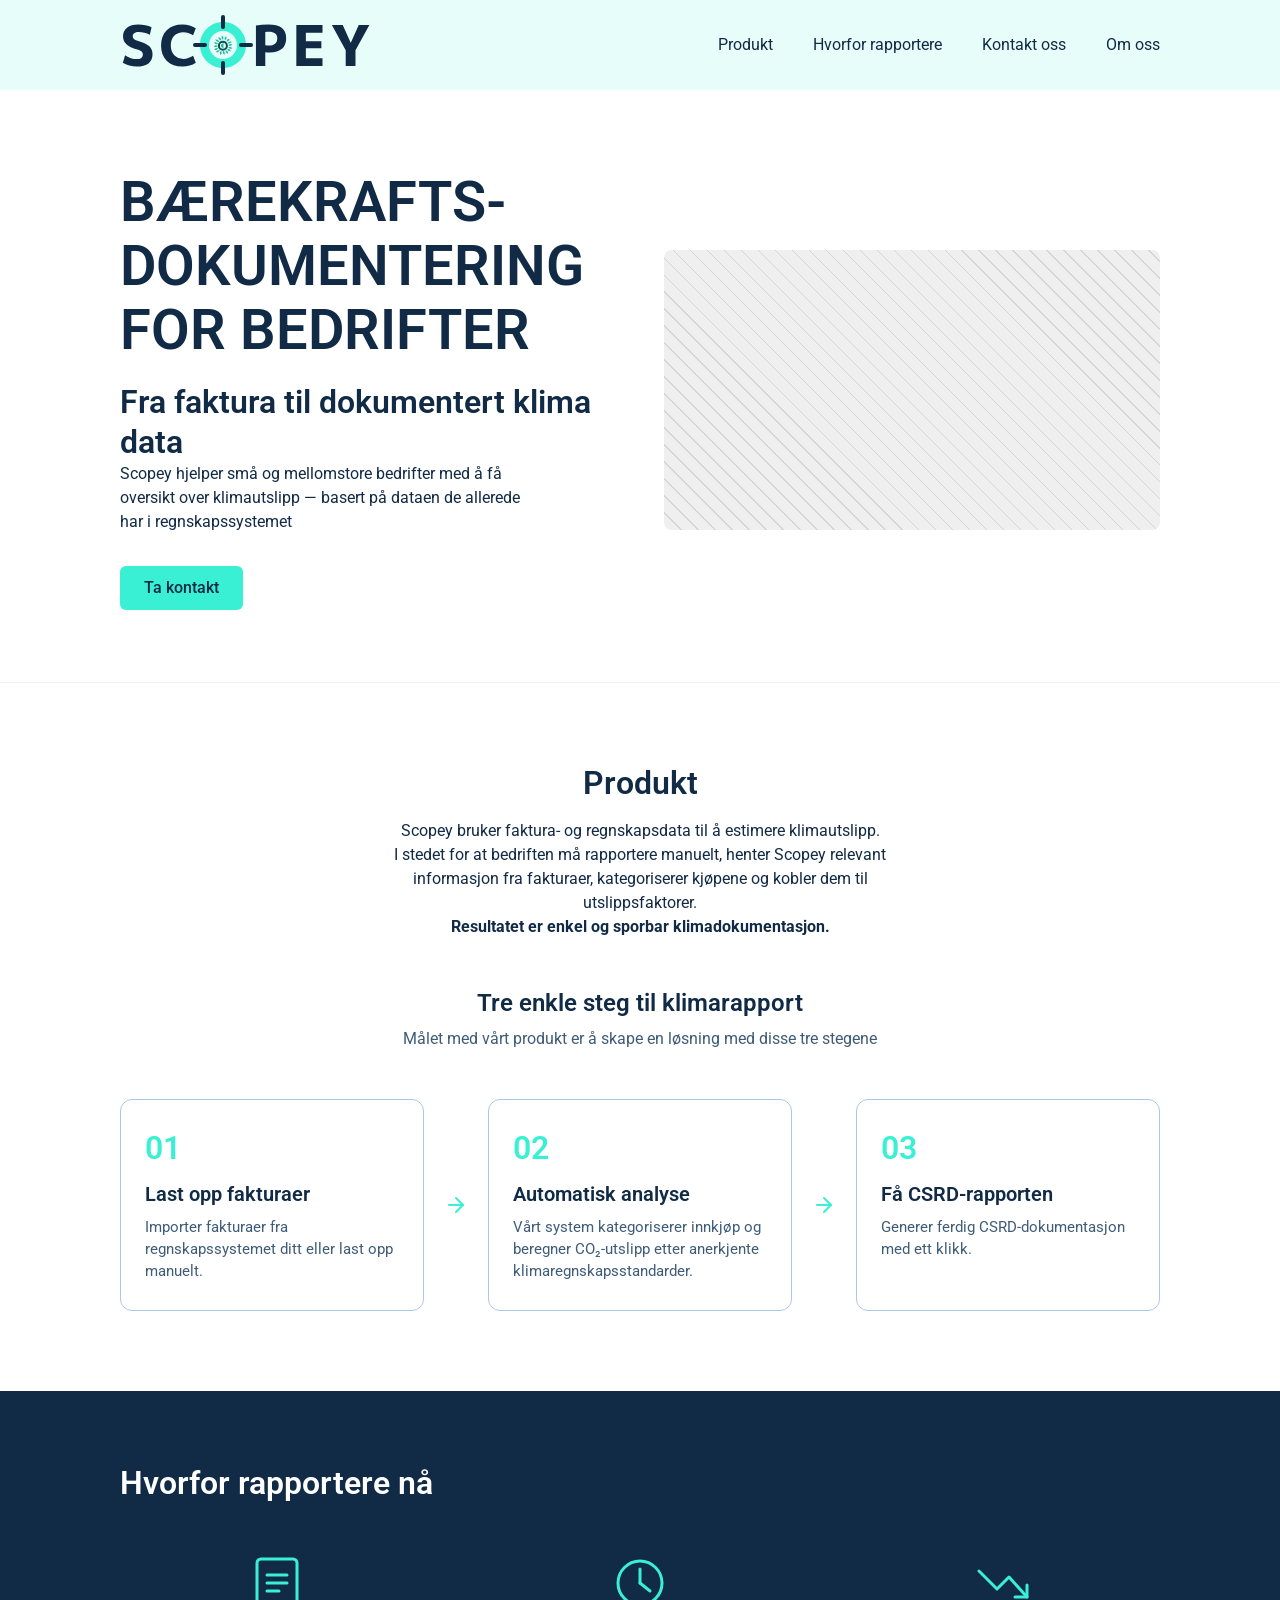
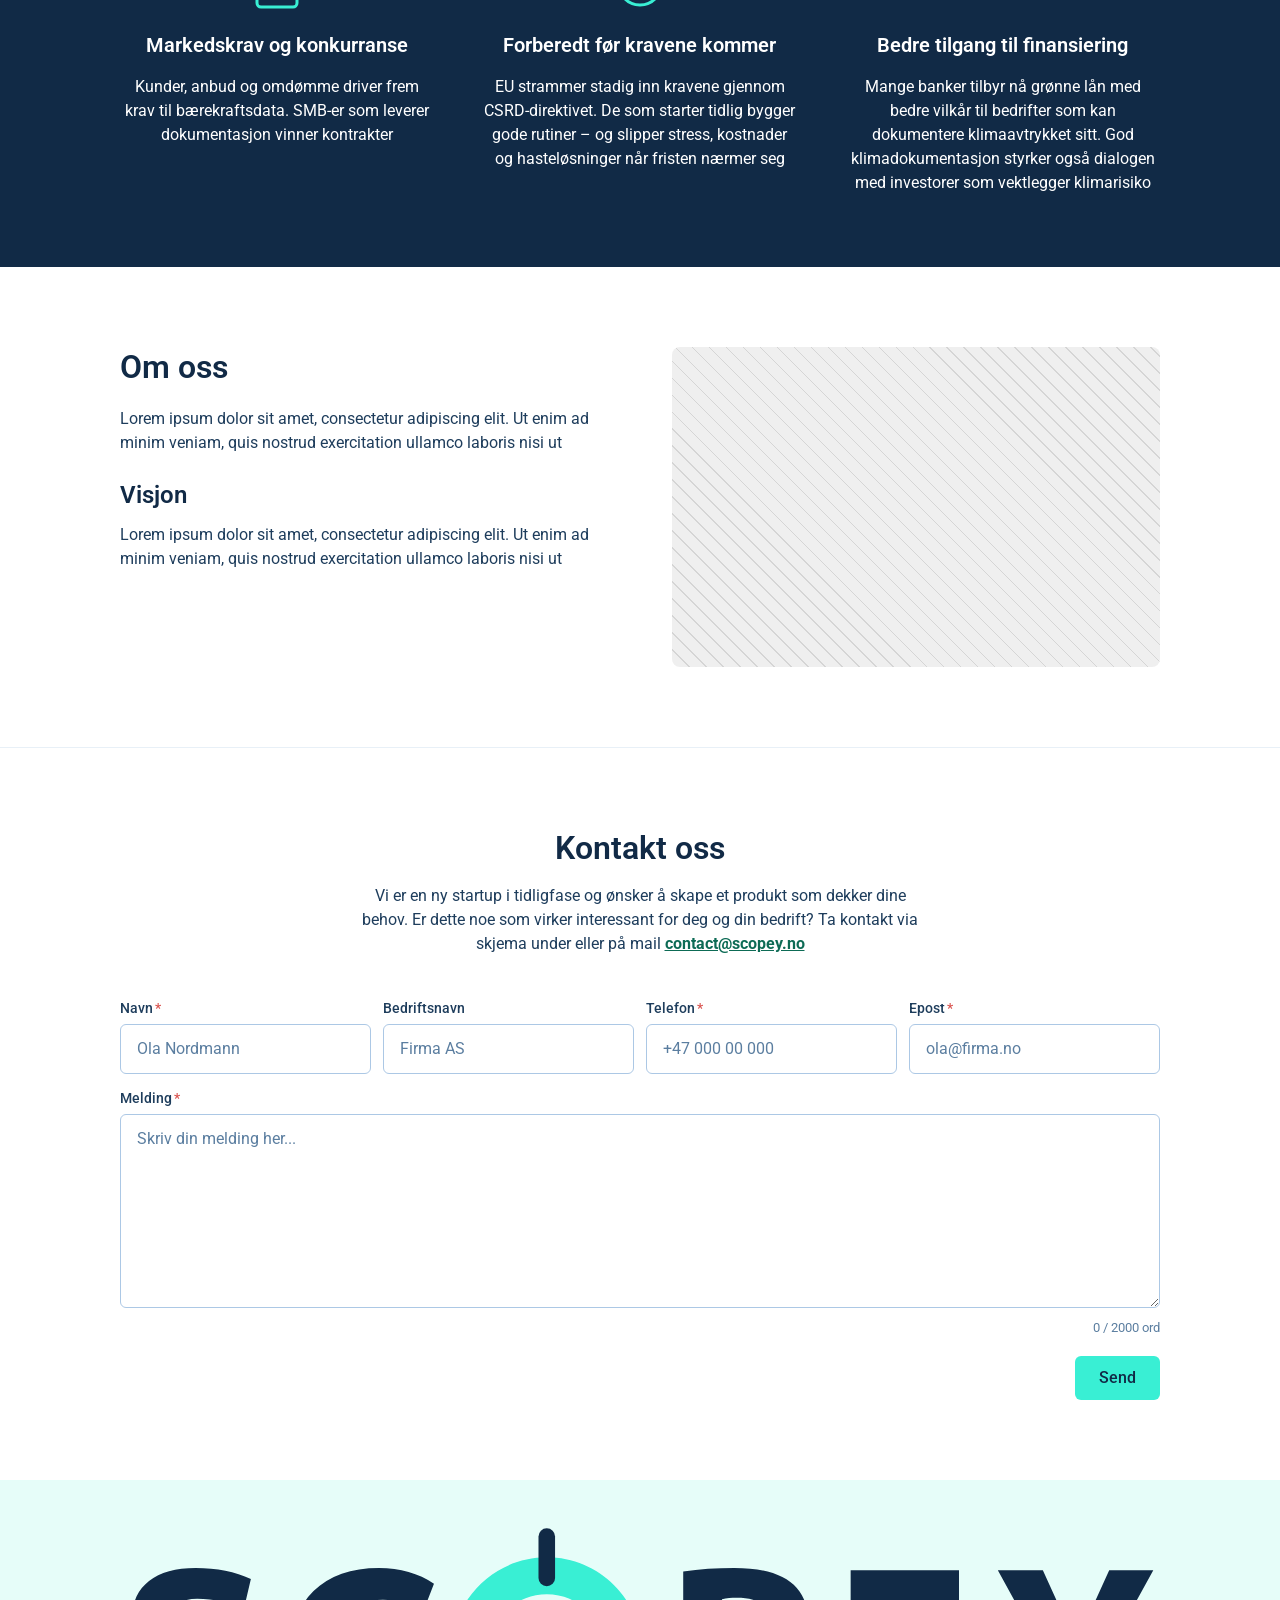
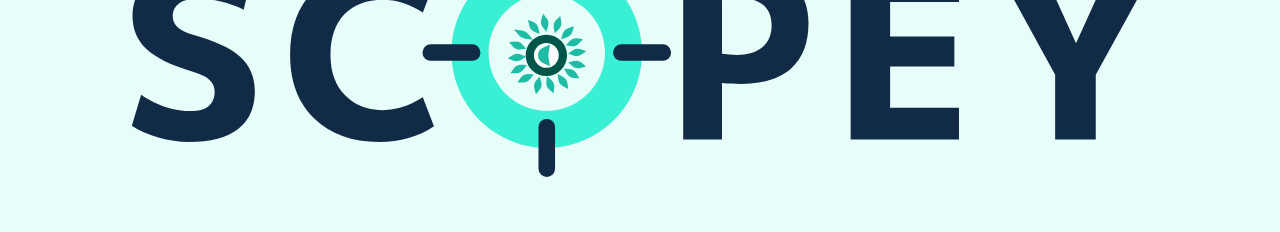
==== index.html @ 273439d1 "Rename scopey.html to index.html" ====
<!DOCTYPE html>
<html lang="no">
<head>
  <meta charset="UTF-8" />
  <meta name="viewport" content="width=device-width, initial-scale=1.0" />
  <title>Scopey – Klimadokumentasjon for SMB</title>
  <link href="https://fonts.googleapis.com/css2?family=Roboto:wght@400;500;600;700&display=swap" rel="stylesheet" />
  <link rel="stylesheet" href="scopey.css" />
</head>
<body>

  <!-- ═══ NAVBAR ══════════════════════════════════════ -->
  <nav>
    <div class="container nav-inner">
      <a href="#" class="logo">
        <img src="SCOPEY LOGO.svg">
      </a>
      <button class="nav-toggle" aria-label="Åpne meny">
        <span></span>
        <span></span>
        <span></span>
      </button>
      <ul class="nav-links">
        <li><a href="#produkt">Produkt</a></li>
        <li><a href="#why">Hvorfor rapportere</a></li>
        <li><a href="#contact">Kontakt oss</a></li>
        <li><a href="#about">Om oss</a></li>
      </ul>
    </div>
  </nav>

  <!-- ═══ HERO ═════════════════════════════════════════ -->
  <section class="hero" id="hero">
    <div class="container">
      <div class="hero-inner">
        <div class="hero-text">
          <h1>BÆREKRAFTS-DOKUMENTERING FOR BEDRIFTER</h1>
          <H2>Fra faktura til dokumentert klima data</H2>
          <p class="body-text">Scopey hjelper små og mellomstore bedrifter med å få oversikt over klimautslipp — basert på dataen de allerede har i regnskapssystemet</p>
          <a href="#contact" class="btn btn-primary">Ta kontakt</a>
        </div>
        <div class="img-placeholder img-placeholder-hero"></div>
      </div>
    </div>
  </section>

  <div class="section-divider"></div>

  <!-- ═══ PRODUCT ══════════════════════════════════════ -->
  <section class="section-product" id="produkt">
    <div class="container">
      <h2>Produkt</h2>
      <p class="body-text">Scopey bruker faktura- og regnskapsdata til å estimere klimautslipp.

<br>I stedet for at bedriften må rapportere manuelt, henter Scopey relevant informasjon fra fakturaer, kategoriserer kjøpene og kobler dem til utslippsfaktorer.

<br><strong>Resultatet er enkel og sporbar klimadokumentasjon.</strong></p>

      <h3 class="steps-header">Tre enkle steg til klimarapport</h3>
      <p class="body-text steps-subheader">Målet med vårt produkt er å skape en løsning med disse tre stegene</p>

      <div class="steps-grid">

        <div class="step-card">
          <div class="step-number">01</div>
          <h3>Last opp fakturaer</h3>
          <p>Importer fakturaer fra regnskapssystemet ditt eller last opp manuelt.</p>
        </div>

        <div class="step-arrow">
          <svg width="24" height="24" viewBox="0 0 24 24" fill="none" stroke="currentColor" stroke-width="2" stroke-linecap="round" stroke-linejoin="round">
            <line x1="5" y1="12" x2="19" y2="12"/>
            <polyline points="12 5 19 12 12 19"/>
          </svg>
        </div>

        <div class="step-card">
          <div class="step-number">02</div>
          <h3>Automatisk analyse</h3>
          <p>Vårt system kategoriserer innkjøp og beregner CO₂-utslipp etter anerkjente klimaregnskapsstandarder.</p>
        </div>

        <div class="step-arrow">
          <svg width="24" height="24" viewBox="0 0 24 24" fill="none" stroke="currentColor" stroke-width="2" stroke-linecap="round" stroke-linejoin="round">
            <line x1="5" y1="12" x2="19" y2="12"/>
            <polyline points="12 5 19 12 12 19"/>
          </svg>
        </div>

        <div class="step-card">
          <div class="step-number">03</div>
          <h3>Få CSRD-rapporten</h3>
          <p>Generer ferdig CSRD-dokumentasjon med ett klikk.</p>
        </div>

      </div>
    </div>
  </section>

  <!-- ═══ WHY SECTION ══════════════════════════════════ -->
  <section class="section-why" id="why">
    <div class="container">
      <h2>Hvorfor rapportere nå</h2>
      <div class="why-grid">

        <div class="why-item">
          <svg class="why-icon" width="64" height="64" viewBox="0 0 64 64" fill="none" stroke="#39EFD4" stroke-width="3" stroke-linecap="round" stroke-linejoin="round">
            <rect x="12" y="8" width="40" height="48" rx="4"/>
            <line x1="22" y1="24" x2="42" y2="24"/>
            <line x1="22" y1="32" x2="42" y2="32"/>
            <line x1="22" y1="40" x2="34" y2="40"/>
          </svg>
          <h3>Markedskrav og konkurranse</h3>
          <p>Kunder, anbud og omdømme driver frem krav til bærekraftsdata. 
            SMB-er som leverer dokumentasjon vinner kontrakter</p>
        </div>

        <div class="why-item">
          <svg class="why-icon" width="64" height="64" viewBox="0 0 64 64" fill="none" stroke="#39EFD4" stroke-width="3" stroke-linecap="round" stroke-linejoin="round">
            <circle cx="32" cy="32" r="22"/>
            <line x1="32" y1="18" x2="32" y2="32"/>
            <line x1="32" y1="32" x2="42" y2="40"/>
          </svg>
          <h3>Forberedt før kravene kommer</h3>
          <p>EU strammer stadig inn kravene gjennom CSRD-direktivet. 
            De som starter tidlig bygger gode rutiner – og slipper stress, 
            kostnader og hasteløsninger når fristen nærmer seg</p>
        </div>

        <div class="why-item">
          <svg class="why-icon" width="64" height="64" viewBox="0 0 64 64" fill="none" stroke="#39EFD4" stroke-width="3" stroke-linecap="round" stroke-linejoin="round">
            <polyline points="8,20 26,38 38,26 56,46"/>
            <polyline points="44,46 56,46 56,34"/>
          </svg>
          <h3>Bedre tilgang til finansiering</h3>
          <p>Mange banker tilbyr nå grønne lån med bedre vilkår til bedrifter som kan 
            dokumentere klimaavtrykket sitt. God klimadokumentasjon styrker også dialogen med 
            investorer som vektlegger klimarisiko</p>
        </div>

      </div>
    </div>
  </section>

  <!-- ═══ ABOUT ═════════════════════════════════════════ -->
  <section class="section-about" id="about">
    <div class="container">
      <div class="about-inner">
        <div class="about-text">
          <h2>Om oss</h2>
          <p class="body-text">Lorem ipsum dolor sit amet, consectetur adipiscing elit. Ut enim ad minim veniam, quis nostrud exercitation ullamco laboris nisi ut</p>
          <h3>Visjon</h3>
          <p class="body-text">Lorem ipsum dolor sit amet, consectetur adipiscing elit. Ut enim ad minim veniam, quis nostrud exercitation ullamco laboris nisi ut</p>
        </div>
        <div class="img-placeholder img-placeholder-about"></div>
      </div>
    </div>
  </section>

  <div class="section-divider"></div>

  <!-- ═══ CONTACT ═══════════════════════════════════════ -->
  <section class="section-contact" id="contact">
    <div class="container">
      <h2>Kontakt oss</h2>
      <p class="body-text">Vi er en ny startup i tidligfase og ønsker å skape et produkt som dekker dine behov. 
        Er dette noe som virker interessant for deg og din bedrift? 
        Ta kontakt via skjema under eller på mail 
        <a href="mailto:contact@scopey.no" class="email-link"><strong>contact@scopey.no</strong></a>
      </p>

      <!-- Suksessmelding -->
      <div id="form-success" class="msg-success">
        <p>✓ Melding sendt!</p>
        <p>Takk for din henvendelse. Vi tar kontakt så snart som mulig.</p>
      </div>

      <!-- Feilmelding -->
      <div id="form-error" class="msg-error">
        <p>Noe gikk galt. Prøv igjen eller send e-post direkte.</p>
      </div>

      <form id="contact-form" class="contact-form" novalidate>
        <div class="form-row-4">

          <div class="form-group">
            <label class="form-label" for="f-navn">Navn<span class="required">*</span></label>
            <input id="f-navn" class="form-field" type="text" name="navn" placeholder="Ola Nordmann" />
            <span class="field-error" id="err-navn">Vennligst fyll inn navn.</span>
          </div>

          <div class="form-group">
            <label class="form-label" for="f-bedrift">Bedriftsnavn</label>
            <input id="f-bedrift" class="form-field" type="text" name="bedriftsnavn" placeholder="Firma AS" />
          </div>

          <div class="form-group">
            <label class="form-label" for="f-telefon">Telefon<span class="required">*</span></label>
            <input id="f-telefon" class="form-field" type="tel" name="telefon" placeholder="+47 000 00 000" />
            <span class="field-error" id="err-telefon">Vennligst fyll inn telefonnummer.</span>
          </div>

          <div class="form-group">
            <label class="form-label" for="f-epost">Epost<span class="required">*</span></label>
            <input id="f-epost" class="form-field" type="email" name="epost" placeholder="ola@firma.no" />
            <span class="field-error" id="err-epost">Vennligst fyll inn en gyldig e-postadresse.</span>
          </div>

        </div>

        <div class="form-group" style="margin-bottom: 16px;">
          <label class="form-label" for="f-melding">Melding<span class="required">*</span></label>
          <textarea id="f-melding" class="form-field" name="melding" placeholder="Skriv din melding her..." rows="7"></textarea>
          <div style="display: flex; justify-content: space-between; align-items: center;">
            <span class="field-error" id="err-melding">Vennligst skriv en melding (maks 2000 ord).</span>
            <span style="flex:1"></span>
            <span class="word-counter" id="word-counter">0 / 2000 ord</span>
          </div>
        </div>

        <div class="form-submit">
          <button id="submit-btn" type="submit" class="btn btn-primary">Send</button>
        </div>
      </form>
    </div>
  </section>

  <!-- ═══ FOOTER ════════════════════════════════════════ -->
  <footer>
    <div class="container">
      <svg xmlns="http://www.w3.org/2000/svg" viewBox="0 0 251 64" fill="none">
        <path d="M29.848 21.6401C26.3013 19.8854 22.568 19.0081 18.648 19.0081C16.7067 19.0081 15.232 19.3814 14.224 20.1281C13.216 20.8748 12.712 21.8828 12.712 23.1521C12.712 25.2428 14.28 26.7361 17.416 27.6321C22.9787 29.1628 26.88 30.9921 29.12 33.1201C31.3973 35.2481 32.536 37.9921 32.536 41.3521C32.536 45.3094 31.192 48.3334 28.504 50.4241C25.816 52.5148 21.84 53.5601 16.576 53.5601C14.224 53.5601 11.7787 53.2054 9.23996 52.4961C6.70129 51.7494 4.57329 50.7974 2.85596 49.6401L5.09596 42.1921C8.90396 44.8054 12.8613 46.1121 16.968 46.1121C18.9093 46.1121 20.3653 45.7201 21.336 44.9361C22.344 44.1148 22.848 42.9761 22.848 41.5201C22.848 40.3254 22.4373 39.3548 21.616 38.6081C20.832 37.8614 19.432 37.1894 17.416 36.5921C12.3013 35.0988 8.62396 33.2881 6.38396 31.1601C4.14396 28.9948 3.02396 26.3254 3.02396 23.1521C3.02396 19.6054 4.34929 16.7868 6.99996 14.6961C9.68796 12.6054 13.44 11.5601 18.256 11.5601C23.3707 11.5601 27.8133 12.4561 31.584 14.2481L29.848 21.6401ZM63.4519 19.2321C59.5319 19.2321 56.4333 20.4081 54.1559 22.7601C51.9159 25.1121 50.7959 28.3788 50.7959 32.5601C50.7959 36.6668 51.9719 39.9148 54.3239 42.3041C56.6759 44.6934 59.7186 45.8881 63.4519 45.8881C66.6999 45.8881 69.9106 44.8614 73.0839 42.8081L75.7719 49.7521C72.0386 52.2908 67.6146 53.5601 62.4999 53.5601C56.0039 53.5601 50.7959 51.6748 46.8759 47.9041C42.9933 44.1334 41.0519 39.0188 41.0519 32.5601C41.0519 26.0268 42.9373 20.8934 46.7079 17.1601C50.5159 13.4268 55.7799 11.5601 62.4999 11.5601C67.6146 11.5601 72.0386 12.8294 75.7719 15.3681L73.0839 22.3121C69.9106 20.2588 66.6999 19.2321 63.4519 19.2321ZM135.93 12.4001C139.813 11.8401 143.92 11.5601 148.25 11.5601C160.197 11.5601 166.17 16.0028 166.17 24.8881C166.17 29.7041 164.77 33.3628 161.97 35.8641C159.208 38.3281 155.138 39.5601 149.762 39.5601C148.418 39.5601 146.925 39.4854 145.282 39.3361V53.0001H135.93V12.4001ZM145.282 32.2801C146.477 32.4668 147.653 32.5601 148.81 32.5601C151.498 32.5601 153.57 31.9441 155.026 30.7121C156.52 29.4428 157.266 27.6881 157.266 25.4481C157.266 21.0054 154.448 18.7841 148.81 18.7841C147.578 18.7841 146.402 18.8961 145.282 19.1201V32.2801ZM185.86 19.7921V28.1361H201.372V35.3601H185.86V45.3281H202.492V53.0001H176.34V12.1201H202.492V19.7921H185.86ZM222.729 12.1201L230.681 29.6481H230.793L238.745 12.1201H249.385L235.497 37.3201V53.0001H225.697V37.3201L211.865 12.1201H222.729Z" fill="#112A46"/>
        <path d="M126 32C126 44.7025 115.703 55 103 55C90.2975 55 80 44.7025 80 32C80 19.2975 90.2975 9 103 9C115.703 9 126 19.2975 126 32ZM88.9424 32C88.9424 39.7638 95.2362 46.0576 103 46.0576C110.764 46.0576 117.058 39.7638 117.058 32C117.058 24.2362 110.764 17.9424 103 17.9424C95.2362 17.9424 88.9424 24.2362 88.9424 32Z" fill="#39EFD4"/>
        <path d="M103 4V14" stroke="#112A46" stroke-width="4" stroke-linecap="round"/>
        <path d="M103 50V60" stroke="#112A46" stroke-width="4" stroke-linecap="round"/>
        <path d="M121 32H131" stroke="#112A46" stroke-width="4" stroke-linecap="round"/>
        <path d="M75 32H85" stroke="#112A46" stroke-width="4" stroke-linecap="round"/>
        <path d="M102.894 36.672C105.103 36.672 106.894 34.8811 106.894 32.672C106.894 30.4629 105.103 28.672 102.894 28.672C100.685 28.672 98.894 30.4629 98.894 32.672C98.894 34.8811 100.685 36.672 102.894 36.672Z" fill="#F9FCF8" stroke="#005649" stroke-width="2"/>
        <path d="M102.48 31.7618C102.44 32.0071 102.394 32.3248 102.394 32.672C102.394 33.0187 102.44 33.336 102.48 33.5812C102.135 33.4236 101.894 33.0764 101.894 32.672C101.894 32.2675 102.134 31.9193 102.48 31.7618Z" fill="#F9FCF8" stroke="#1EBCA5" stroke-width="2"/>
        <path d="M96.8843 27.4161C97.1238 27.447 97.3564 27.5223 97.562 27.6447C97.7021 27.7281 97.8139 27.8249 97.9028 27.9269C97.6636 27.896 97.4313 27.8215 97.2261 27.6993C97.0855 27.6156 96.9733 27.5185 96.8843 27.4161Z" fill="#1EBCA5" stroke="#1EBCA5" stroke-width="1.45455"/>
        <path d="M95.3577 30.0512C95.5686 30.0245 95.7893 30.0472 96.004 30.1277C96.2253 30.2107 96.4147 30.3456 96.5637 30.5146C96.3531 30.5411 96.133 30.5191 95.9185 30.4388C95.6969 30.3557 95.5068 30.2205 95.3577 30.0512Z" fill="#1EBCA5" stroke="#1EBCA5" stroke-width="1.45455"/>
        <path d="M95.1482 33.2316C95.3251 33.1138 95.5329 33.0359 95.761 33.0124C95.996 32.9881 96.2257 33.0246 96.4343 33.1096C96.2576 33.2271 96.0507 33.3054 95.8229 33.3289C95.5874 33.3532 95.3571 33.3168 95.1482 33.2316Z" fill="#1EBCA5" stroke="#1EBCA5" stroke-width="1.45455"/>
        <path d="M95.6206 36.2535C95.7428 36.0796 95.9081 35.9317 96.1122 35.827C96.3225 35.7191 96.5497 35.6699 96.775 35.6734C96.6528 35.847 96.4884 35.995 96.2847 36.0995C96.0741 36.2076 95.8462 36.2572 95.6206 36.2535Z" fill="#1EBCA5" stroke="#1EBCA5" stroke-width="1.45455"/>
        <path d="M97.3015 38.4945C97.4237 38.3206 97.589 38.1727 97.7931 38.068C98.0033 37.9601 98.2306 37.9109 98.4558 37.9144C98.3337 38.088 98.1693 38.236 97.9656 38.3405C97.755 38.4486 97.5271 38.4982 97.3015 38.4945Z" fill="#1EBCA5" stroke="#1EBCA5" stroke-width="1.45455"/>
        <path d="M100.96 39.2657C100.824 39.4293 100.725 39.6278 100.677 39.8522C100.629 40.0834 100.641 40.3156 100.704 40.532C100.839 40.3685 100.939 40.1709 100.986 39.9469C101.035 39.7153 101.023 39.4824 100.96 39.2657Z" fill="#1EBCA5" stroke="#1EBCA5" stroke-width="1.45455"/>
        <path d="M103.603 39.1625C103.578 39.3736 103.603 39.5941 103.685 39.8082C103.77 40.0289 103.906 40.2172 104.076 40.3649C104.101 40.1541 104.077 39.9342 103.995 39.7203C103.911 39.4993 103.774 39.3103 103.603 39.1625Z" fill="#1EBCA5" stroke="#1EBCA5" stroke-width="1.45455"/>
        <path d="M106.523 38.451C106.55 38.6618 106.627 38.8699 106.758 39.0577C106.894 39.2512 107.072 39.4008 107.273 39.5028C107.246 39.2922 107.17 39.0846 107.038 38.897C106.902 38.7032 106.724 38.553 106.523 38.451Z" fill="#1EBCA5" stroke="#1EBCA5" stroke-width="1.45455"/>
        <path d="M108.461 36.7023C108.567 36.8867 108.718 37.0492 108.912 37.1722C109.111 37.2988 109.333 37.3688 109.558 37.3859C109.452 37.2018 109.302 37.0394 109.109 36.9166C108.909 36.7896 108.686 36.7193 108.461 36.7023Z" fill="#1EBCA5" stroke="#1EBCA5" stroke-width="1.45455"/>
        <path d="M109.703 34.7393C109.865 34.877 110.062 34.9789 110.286 35.0292C110.517 35.0809 110.749 35.0717 110.966 35.0119C110.805 34.8744 110.608 34.7723 110.385 34.7221C110.154 34.6702 109.921 34.6792 109.703 34.7393Z" fill="#1EBCA5" stroke="#1EBCA5" stroke-width="1.45455"/>
        <path d="M109.694 32.0216C109.892 32.0996 110.112 32.1321 110.339 32.1072C110.574 32.0814 110.791 31.9975 110.977 31.8706C110.78 31.7928 110.561 31.7598 110.334 31.7846C110.098 31.8104 109.881 31.8944 109.694 32.0216Z" fill="#1EBCA5" stroke="#1EBCA5" stroke-width="1.45455"/>
        <path d="M109.053 29.7256C109.263 29.7554 109.484 29.7359 109.7 29.6586C109.923 29.5788 110.114 29.4467 110.265 29.2799C110.055 29.2503 109.835 29.2691 109.619 29.3463C109.396 29.4261 109.204 29.5585 109.053 29.7256Z" fill="#1EBCA5" stroke="#1EBCA5" stroke-width="1.45455"/>
        <path d="M99.4761 25.2987C99.6721 25.381 99.8519 25.5111 99.9976 25.6881C100.148 25.8706 100.244 26.0822 100.289 26.303C100.093 26.2207 99.9136 26.0915 99.768 25.9148C99.6176 25.732 99.5206 25.5199 99.4761 25.2987Z" fill="#1EBCA5" stroke="#1EBCA5" stroke-width="1.45455"/>
        <path d="M102.398 24.1427C102.529 24.31 102.623 24.5112 102.664 24.7368C102.706 24.9693 102.688 25.2011 102.619 25.4156C102.488 25.2484 102.394 25.0482 102.353 24.8229C102.311 24.59 102.329 24.3575 102.398 24.1427Z" fill="#1EBCA5" stroke="#1EBCA5" stroke-width="1.45455"/>
        <path d="M105.786 24.6277C105.826 24.8365 105.816 25.0582 105.749 25.2775C105.68 25.5034 105.557 25.7006 105.397 25.8597C105.358 25.6511 105.366 25.4301 105.434 25.2111C105.503 24.9848 105.626 24.7868 105.786 24.6277Z" fill="#1EBCA5" stroke="#1EBCA5" stroke-width="1.45455"/>
        <path d="M108.466 26.7476C108.403 26.9507 108.292 27.1426 108.13 27.3052C107.964 27.4728 107.763 27.5899 107.547 27.6561C107.61 27.4533 107.72 27.2617 107.882 27.0993C108.049 26.9314 108.25 26.8138 108.466 26.7476Z" fill="#1EBCA5" stroke="#1EBCA5" stroke-width="1.45455"/>
    </svg>
    </div>
  </footer>

  <script src="scopey.js"></script>
</body>
</html>
---- scopey.css ----
/* ─── CSS Variables ─────────────────────────────── */
:root {
  /* Primary (Accent) */
  --accent-50:  #f0f5fb;
  --accent-100: #dce8f5;
  --accent-200: #c3d7ee;
  --accent-300: #acc8e5;
  --accent-400: #8fb4d9;
  --accent-500: #6b97c4;
  --accent-600: #4d7aaf;

  /* Neutral */
  --neutral-900: #112a46;
  --neutral-700: #1e3d5c;
  --neutral-500: #3e5c78;
  --neutral-400: #5b7ea0;
  --neutral-300: #8bafc8;
  --neutral-200: #bdd3e5;
  --neutral-100: #e8f0f7;
  --neutral-50:  #f5f8fb;

  /* Secondary (Brand green) */
  --brand-900:  #003E35;
  --brand-700:  #0d6b55;
  --brand-500:  #12a07e;
  --brand-400:  #20c49a;
  --brand-300:  #39efd4;
  --brand-200:  #7af6e4;
  --brand-100:  #b5faf2;
  --brand-50:   #e6fdf9;

  /* Semantic */
  --error:   #d9534f;
  --success: #4cce4c;
  --warning: #d4b84a;
  --default: #e6fdf9;

  /* Text */
  --text-primary:   #112a46;
  --text-secondary: #acc8e5;
  --text-on-dark:   #ffffff;

  /* Borders */
  --border-default: #5b7ea0;
  --border-light:   #acc8e5;
  --border-brand:   #0d6b55;

  /* Border hover */
  --border-hover-dark:  #1e3d5c;
  --border-hover-light: #bdd3e5;
  --border-hover-brand: #0a3d30;

  /* Layout */
  --max-width: 1120px;
  --nav-height: 90px;
}

/* ─── Reset & Base ──────────────────────────────── */
*, *::before, *::after { box-sizing: border-box; margin: 0; padding: 0; }

html { scroll-behavior: smooth; }

body {
  font-family: 'Roboto', sans-serif;
  font-size: 16px;
  font-weight: 400;
  line-height: 24px;
  color: var(--text-primary);
  background: #fff;
}

img { display: block; max-width: 100%; }
a   { text-decoration: none; color: inherit; }

/* ─── Typography ────────────────────────────────── */
h1 {
  font-size: 56px;
  font-weight: 600;
  line-height: 64px;
  color: var(--neutral-900);
}
h2 {
  font-size: 32px;
  font-weight: 600;
  line-height: 40px;
  color: var(--neutral-900);
}
h3 {
  font-size: 24px;
  font-weight: 600;
  line-height: 32px;
  color: var(--neutral-900);
}
.body-text {
  font-size: 16px;
  font-weight: 400;
  line-height: 24px;
}
.small-text {
  font-size: 14px;
  font-weight: 400;
  line-height: 22px;
}
.label {
  font-size: 16px;
  font-weight: 500;
  line-height: 24px;
}

/* ─── Utility ───────────────────────────────────── */
.container {
  width: 100%;
  max-width: var(--max-width);
  margin: 0 auto;
  padding: 0 40px;
}

/* ─── Button ────────────────────────────────────── */
.btn {
  display: inline-flex;
  align-items: center;
  justify-content: center;
  padding: 10px 24px;
  border-radius: 6px;
  font-family: 'Roboto', sans-serif;
  font-size: 16px;
  font-weight: 500;
  line-height: 24px;
  cursor: pointer;
  border: none;
  transition: background 0.2s, color 0.2s;
}
.btn-primary {
  background: var(--brand-300);
  color: var(--neutral-900);
}
.btn-primary:hover { background: var(--brand-400); }

/* ─── NAVBAR ────────────────────────────────────── */
nav {
  position: sticky;
  top: 0;
  z-index: 100;
  background: var(--brand-50);
  height: var(--nav-height);
}
.nav-inner {
  display: flex;
  align-items: center;
  justify-content: space-between;
  height: 100%;
}
.logo {
  display: flex;
  align-items: center;
  gap: 0;
}
.logo-svg { height: 32px; }

.nav-links {
  display: flex;
  align-items: center;
  gap: 40px;
  list-style: none;
}
.nav-links a {
  color: var(--text-primary);
  font-size: 16px;
  font-weight: 400;
  line-height: 24px;
  transition: color 0.2s;
}
.nav-links a:hover { color: var(--neutral-700); }

/* ─── HERO ──────────────────────────────────────── */
.hero {
  padding: 80px 0 72px;
}
.hero-inner {
  display: grid;
  grid-template-columns: 1fr 1fr;
  align-items: center;
  gap: 48px;
}
.hero-text h1 { margin-bottom: 20px; }
.hero-text p  { margin-bottom: 32px; color: var(--neutral-900); max-width: 400px; }

.img-placeholder {
  background: repeating-linear-gradient(
    45deg,
    #d5d5d5 0px, #d5d5d5 1px,
    #efefef 1px, #efefef 12px
  );
  border-radius: 8px;
}
.img-placeholder-hero  { height: 280px; }
.img-placeholder-about { height: 320px; }

/* ─── PRODUCT SECTION ───────────────────────────── */
.section-product {
  padding: 80px 0;
  text-align: center;
}
.section-product h2 { margin-bottom: 16px; }
.section-product > .container > .body-text {
  max-width: 560px;
  margin: 0 auto 48px;
}
.steps-header    { margin-bottom: 8px; }
.steps-subheader { color: var(--neutral-500); margin-bottom: 40px; }

.steps-grid {
  display: grid;
  grid-template-columns: 1fr auto 1fr auto 1fr;
  align-items: stretch;
  gap: 0;
}
.step-card {
  background: #fff;
  border: 1px solid var(--border-light);
  border-radius: 12px;
  padding: 28px 24px;
  text-align: left;
  display: flex;
  flex-direction: column;
}
.step-number {
  font-size: 32px;
  font-weight: 600;
  line-height: 40px;
  color: var(--brand-300);
  margin-bottom: 12px;
}
.step-card h3 { margin-bottom: 8px; font-size: 20px; line-height: 28px; }
.step-card p  { color: var(--neutral-500); font-size: 15px; line-height: 22px; flex: 1; }

.step-arrow {
  display: flex;
  align-items: center;
  justify-content: center;
  padding: 0 20px;
}
.step-arrow svg { color: var(--brand-300); flex-shrink: 0; }

/* ─── WHY SECTION ───────────────────────────────── */
.section-why {
  background: var(--neutral-900);
  padding: 72px 0;
}
.section-why h2 { color: #fff; margin-bottom: 48px; }

.why-grid {
  display: grid;
  grid-template-columns: repeat(3, 1fr);
  gap: 48px;
  text-align: center;
}

.why-icon { color: var(--brand-300); }


.why-grid {
  display: grid;
  grid-template-columns: repeat(3, 1fr);
  gap: 48px;
  text-align: center;
  align-items: start;
}

.why-item {
  display: flex;
  flex-direction: column;
  align-items: center;
  gap: 16px;
}

.why-item h3 {
  color: #fff;
  font-size: 20px;
  line-height: 28px;
}

.why-item p {
  color: #fff;
  font-size: 16px;
  line-height: 24px;
}

/* ─── ABOUT SECTION ─────────────────────────────── */
.section-about { padding: 80px 0; }
.about-inner {
  display: grid;
  grid-template-columns: 1fr 1fr;
  gap: 64px;
  align-items: start;
}
.about-text h2 { margin-bottom: 20px; }
.about-text p  { margin-bottom: 24px; color: var(--neutral-700); }
.about-text h3 { margin-bottom: 12px; }

/* ─── CONTACT SECTION ───────────────────────────── */

.email-link {
  color: var(--brand-700);
  text-decoration: underline;
  transition: color 0.2s;
}
.email-link:hover {
  color: var(--brand-500);
}

.section-contact {
  padding: 80px 0;
  text-align: center;
}
.section-contact h2 { margin-bottom: 16px; }
.section-contact > .container > .body-text {
  max-width: 560px;
  margin: 0 auto 40px;
  color: var(--neutral-700);
}

/* Form */
.form-group   { display: flex; flex-direction: column; gap: 4px; }
.form-label   { font-size: 14px; font-weight: 500; color: var(--neutral-700); text-align: left; }
.form-label .required { color: var(--error); margin-left: 2px; }

.field-error {
  font-size: 13px;
  color: var(--error);
  display: none;
  text-align: left;
  margin-top: 2px;
}

.form-field {
  width: 100%;
  padding: 12px 16px;
  border: 1px solid var(--border-light);
  border-radius: 6px;
  font-family: 'Roboto', sans-serif;
  font-size: 16px;
  font-weight: 400;
  line-height: 24px;
  color: var(--text-primary);
  background: #fff;
  outline: none;
  transition: border-color 0.2s;
}
.form-field::placeholder { color: var(--neutral-400); }
.form-field:focus         { border-color: var(--brand-300); }
.form-field.invalid       { border-color: var(--error) !important; background: #fff8f8; }
.form-field.valid         { border-color: var(--brand-400); }

textarea.form-field {
  resize: vertical;
  min-height: 160px;
}

.form-row-4 {
  display: grid;
  grid-template-columns: 1fr 1fr 1fr 1fr;
  gap: 12px;
  margin-bottom: 12px;
}

.word-counter {
  font-size: 13px;
  color: var(--neutral-400);
  text-align: right;
  margin-top: 4px;
}
.word-counter.over { color: var(--error); font-weight: 500; }

.form-submit { display: flex; justify-content: flex-end; }

/* Feedback messages */
.msg-success {
  display: none;
  background: var(--brand-50);
  border: 1px solid var(--brand-300);
  border-radius: 8px;
  padding: 24px;
  text-align: center;
  margin-bottom: 24px;
}
.msg-success p:first-child {
  color: var(--neutral-900);
  font-size: 18px;
  font-weight: 600;
  margin-bottom: 8px;
}
.msg-success p:last-child { color: var(--neutral-700); }

.msg-error {
  display: none;
  background: #fdf0f0;
  border: 1px solid var(--error);
  border-radius: 8px;
  padding: 16px;
  text-align: center;
  margin-bottom: 24px;
}
.msg-error p { color: var(--error); }

/* ─── DIVIDER ───────────────────────────────────── */
.section-divider { width: 100%; height: 1px; background: var(--neutral-100); }

/* ─── FOOTER ────────────────────────────────────── */
footer {
  background: var(--brand-50);
  padding: 40px;
}

footer img {
  width: 100%;
  height: auto;
  display: block;
}

/* Hamburger knapp */
.nav-toggle {
  display: none;
  flex-direction: column;
  justify-content: center;
  gap: 5px;
  background: none;
  border: none;
  cursor: pointer;
  padding: 8px;
}
.nav-toggle span {
  display: block;
  width: 24px;
  height: 2px;
  background: var(--neutral-900);
  border-radius: 2px;
  transition: all 0.3s;
}
.nav-toggle.open span:nth-child(1) { transform: translateY(7px) rotate(45deg); }
.nav-toggle.open span:nth-child(2) { opacity: 0; }
.nav-toggle.open span:nth-child(3) { transform: translateY(-7px) rotate(-45deg); }

/* Tablet (max 900px) */
@media (max-width: 900px) {
  .nav-toggle { display: flex; }

  .nav-links {
    display: none;
    position: absolute;
    top: var(--nav-height);
    left: 0;
    right: 0;
    background: var(--brand-50);
    flex-direction: column;
    align-items: flex-start;
    gap: 0;
    padding: 16px 0;
    box-shadow: 0 4px 16px rgba(0,0,0,0.08);
  }
  .nav-links.open { display: flex; }
  .nav-links li { width: 100%; }
  .nav-links a {
    display: block;
    padding: 14px 40px;
    border-bottom: 1px solid var(--neutral-100);
  }
  .nav-links li:last-child a { border-bottom: none; }

  .hero-inner { grid-template-columns: 1fr; gap: 32px; }
  .img-placeholder-hero { height: 220px; }
  h1 { font-size: 36px; line-height: 44px; }

  .steps-grid { grid-template-columns: 1fr; gap: 16px; }
  .step-arrow { transform: rotate(90deg); padding: 0; }

  .why-grid { grid-template-columns: 1fr; gap: 40px; }
  .why-item h3 { min-height: auto; }

  .about-inner { grid-template-columns: 1fr; gap: 32px; }
  .form-row-4 { grid-template-columns: 1fr 1fr; }
  .container { padding: 0 24px; }
}

/* Mobil (max 600px) */
@media (max-width: 600px) {
  h1 { font-size: 28px; line-height: 36px; }
  h2 { font-size: 24px; line-height: 32px; }

  .hero, .section-product,
  .section-about, .section-why,
  .section-contact { padding: 48px 0; }

  .form-row-4 { grid-template-columns: 1fr; }
  .container { padding: 0 16px; }
  footer { padding: 24px 16px; }
}
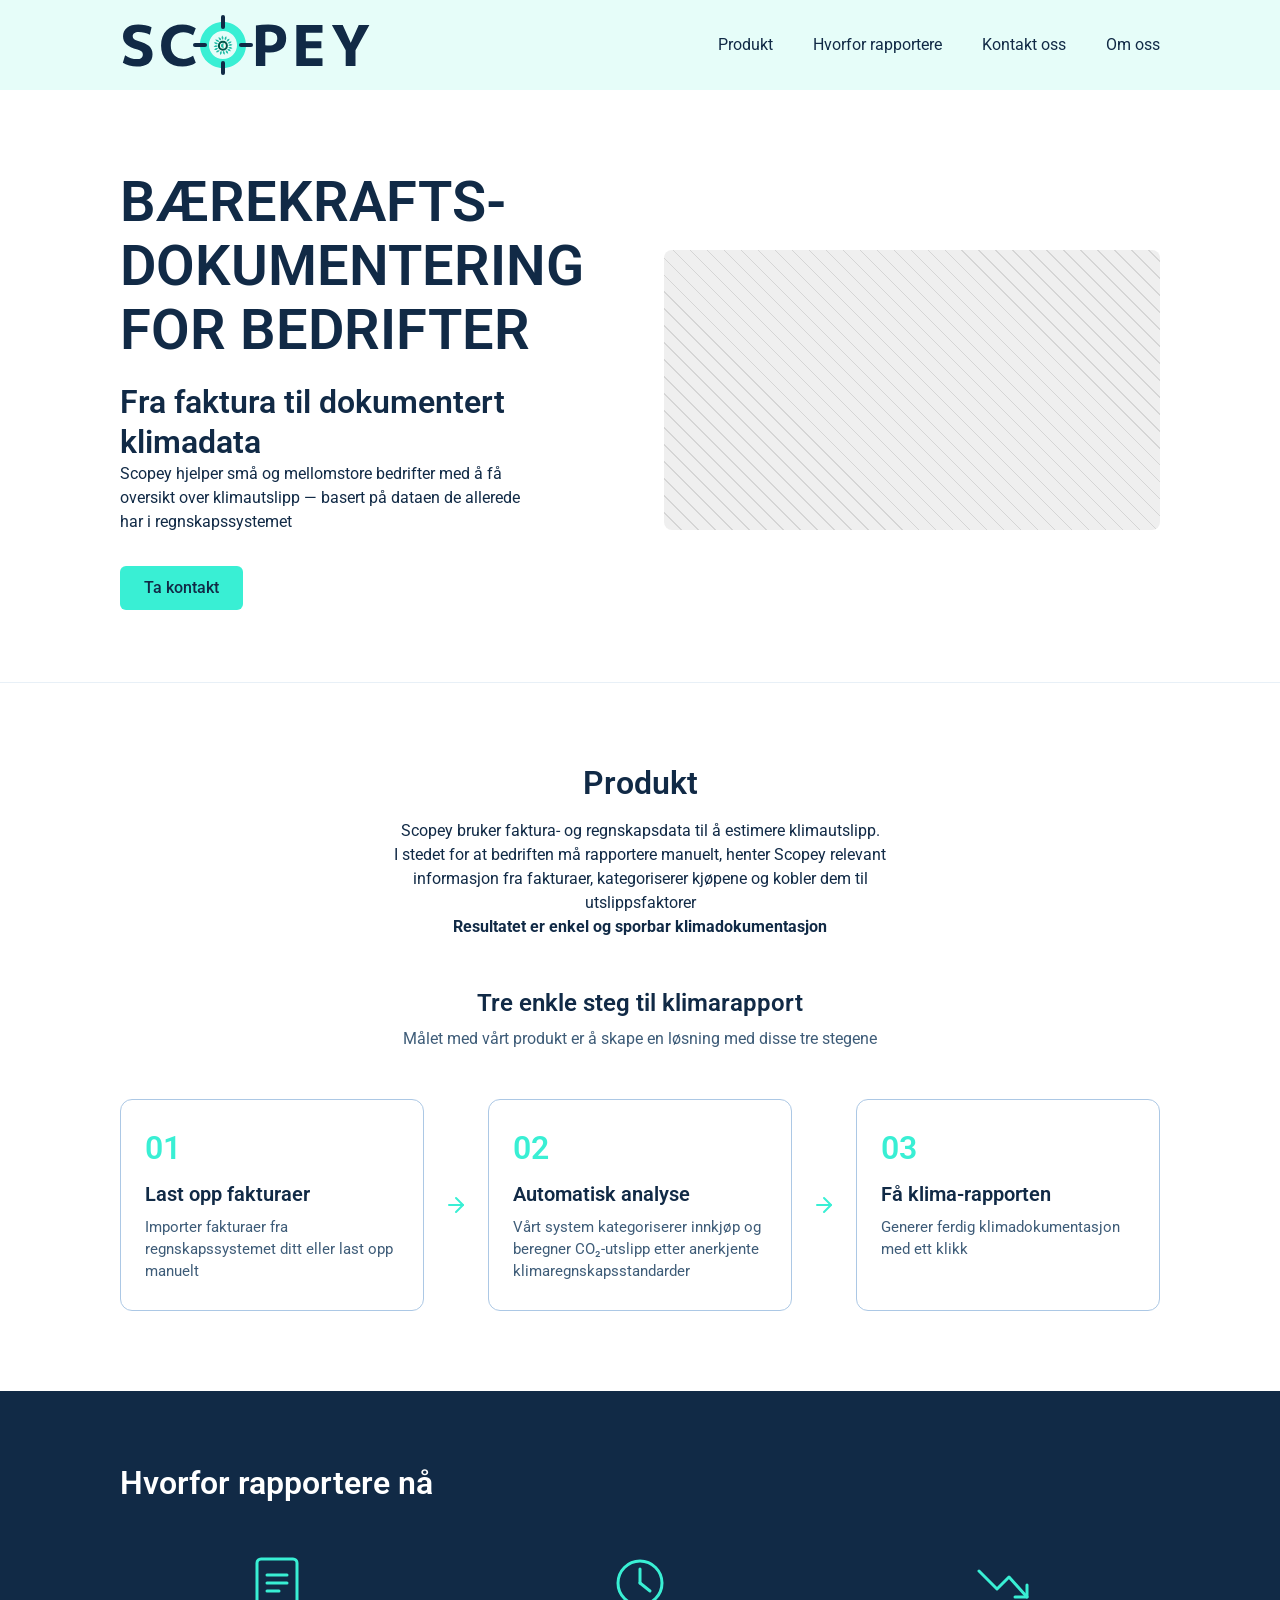
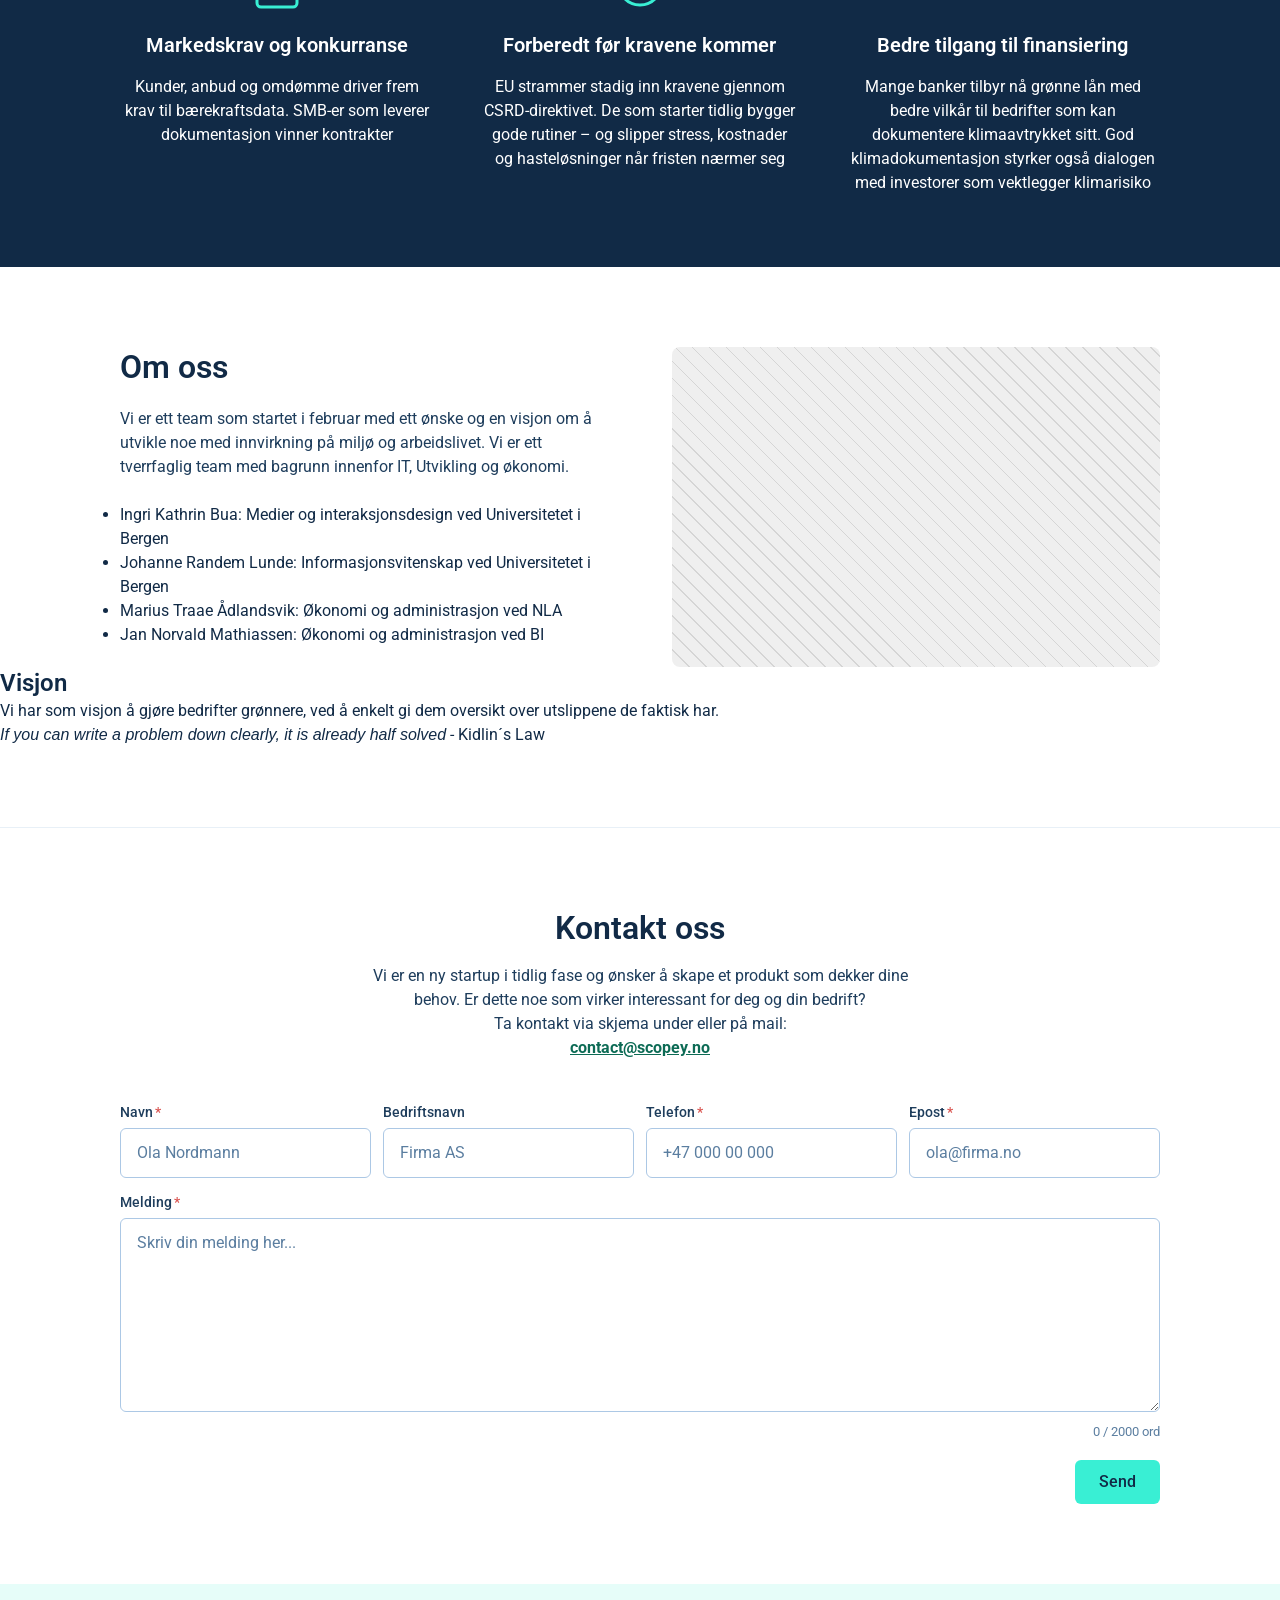
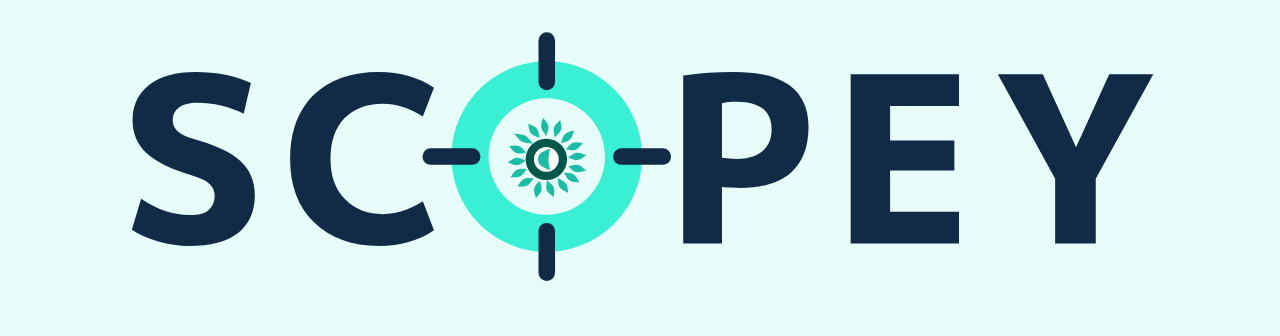
==== commit 8d65c147: "Update index.html" ====
--- a/index.html
+++ b/index.html
@@ -35,7 +35,7 @@
       <div class="hero-inner">
         <div class="hero-text">
           <h1>BÆREKRAFTS-DOKUMENTERING FOR BEDRIFTER</h1>
-          <H2>Fra faktura til dokumentert klima data</H2>
+          <H2>Fra faktura til dokumentert klimadata</H2>
           <p class="body-text">Scopey hjelper små og mellomstore bedrifter med å få oversikt over klimautslipp — basert på dataen de allerede har i regnskapssystemet</p>
           <a href="#contact" class="btn btn-primary">Ta kontakt</a>
         </div>
@@ -52,9 +52,9 @@
       <h2>Produkt</h2>
       <p class="body-text">Scopey bruker faktura- og regnskapsdata til å estimere klimautslipp.
 
-<br>I stedet for at bedriften må rapportere manuelt, henter Scopey relevant informasjon fra fakturaer, kategoriserer kjøpene og kobler dem til utslippsfaktorer.
-
-<br><strong>Resultatet er enkel og sporbar klimadokumentasjon.</strong></p>
+<br>I stedet for at bedriften må rapportere manuelt, henter Scopey relevant informasjon fra fakturaer, kategoriserer kjøpene og kobler dem til utslippsfaktorer
+
+<br><strong>Resultatet er enkel og sporbar klimadokumentasjon</strong></p>
 
       <h3 class="steps-header">Tre enkle steg til klimarapport</h3>
       <p class="body-text steps-subheader">Målet med vårt produkt er å skape en løsning med disse tre stegene</p>
@@ -64,7 +64,7 @@
         <div class="step-card">
           <div class="step-number">01</div>
           <h3>Last opp fakturaer</h3>
-          <p>Importer fakturaer fra regnskapssystemet ditt eller last opp manuelt.</p>
+          <p>Importer fakturaer fra regnskapssystemet ditt eller last opp manuelt</p>
         </div>
 
         <div class="step-arrow">
@@ -77,7 +77,7 @@
         <div class="step-card">
           <div class="step-number">02</div>
           <h3>Automatisk analyse</h3>
-          <p>Vårt system kategoriserer innkjøp og beregner CO₂-utslipp etter anerkjente klimaregnskapsstandarder.</p>
+          <p>Vårt system kategoriserer innkjøp og beregner CO₂-utslipp etter anerkjente klimaregnskapsstandarder</p>
         </div>
 
         <div class="step-arrow">
@@ -89,8 +89,8 @@
 
         <div class="step-card">
           <div class="step-number">03</div>
-          <h3>Få CSRD-rapporten</h3>
-          <p>Generer ferdig CSRD-dokumentasjon med ett klikk.</p>
+          <h3>Få klima-rapporten</h3>
+          <p>Generer ferdig klimadokumentasjon med ett klikk</p>
         </div>
 
       </div>
@@ -148,12 +148,24 @@
       <div class="about-inner">
         <div class="about-text">
           <h2>Om oss</h2>
-          <p class="body-text">Lorem ipsum dolor sit amet, consectetur adipiscing elit. Ut enim ad minim veniam, quis nostrud exercitation ullamco laboris nisi ut</p>
-          <h3>Visjon</h3>
-          <p class="body-text">Lorem ipsum dolor sit amet, consectetur adipiscing elit. Ut enim ad minim veniam, quis nostrud exercitation ullamco laboris nisi ut</p>
-        </div>
+          <p class="body-text">Vi er ett team som startet i februar med ett ønske og en visjon om å utvikle noe med innvirkning på miljø og arbeidslivet. Vi er ett tverrfaglig team med bagrunn innenfor IT, Utvikling og økonomi.</p>
+            <ul> 
+              <li>Ingri Kathrin Bua: Medier og interaksjonsdesign ved Universitetet i Bergen</li>
+              <li>Johanne Randem Lunde: Informasjonsvitenskap ved Universitetet i Bergen</li>
+              <li>Marius Traae Ådlandsvik: Økonomi og administrasjon ved NLA</li> 
+              <li>Jan Norvald Mathiassen: Økonomi og administrasjon ved BI</li>
+              </li>
+            </ul>
+        </div>
+              
         <div class="img-placeholder img-placeholder-about"></div>
       </div>
+    </div>
+
+    <div class="vision-center">
+      <h3>Visjon</h3>
+      <p class="body-text"> Vi har som visjon å gjøre bedrifter grønnere, ved å enkelt gi dem oversikt over utslippene de faktisk har.</p> 
+      <p> <em>If you can write a problem down clearly, it is already half solved</em> - Kidlin´s Law</p>
     </div>
   </section>
 
@@ -163,9 +175,8 @@
   <section class="section-contact" id="contact">
     <div class="container">
       <h2>Kontakt oss</h2>
-      <p class="body-text">Vi er en ny startup i tidligfase og ønsker å skape et produkt som dekker dine behov. 
-        Er dette noe som virker interessant for deg og din bedrift? 
-        Ta kontakt via skjema under eller på mail 
+      <p class="body-text">Vi er en ny startup i tidlig fase og ønsker å skape et produkt som dekker dine behov. Er dette noe som virker interessant for deg og din bedrift? 
+        <br>Ta kontakt via skjema under eller på mail:</br>
         <a href="mailto:contact@scopey.no" class="email-link"><strong>contact@scopey.no</strong></a>
       </p>
 
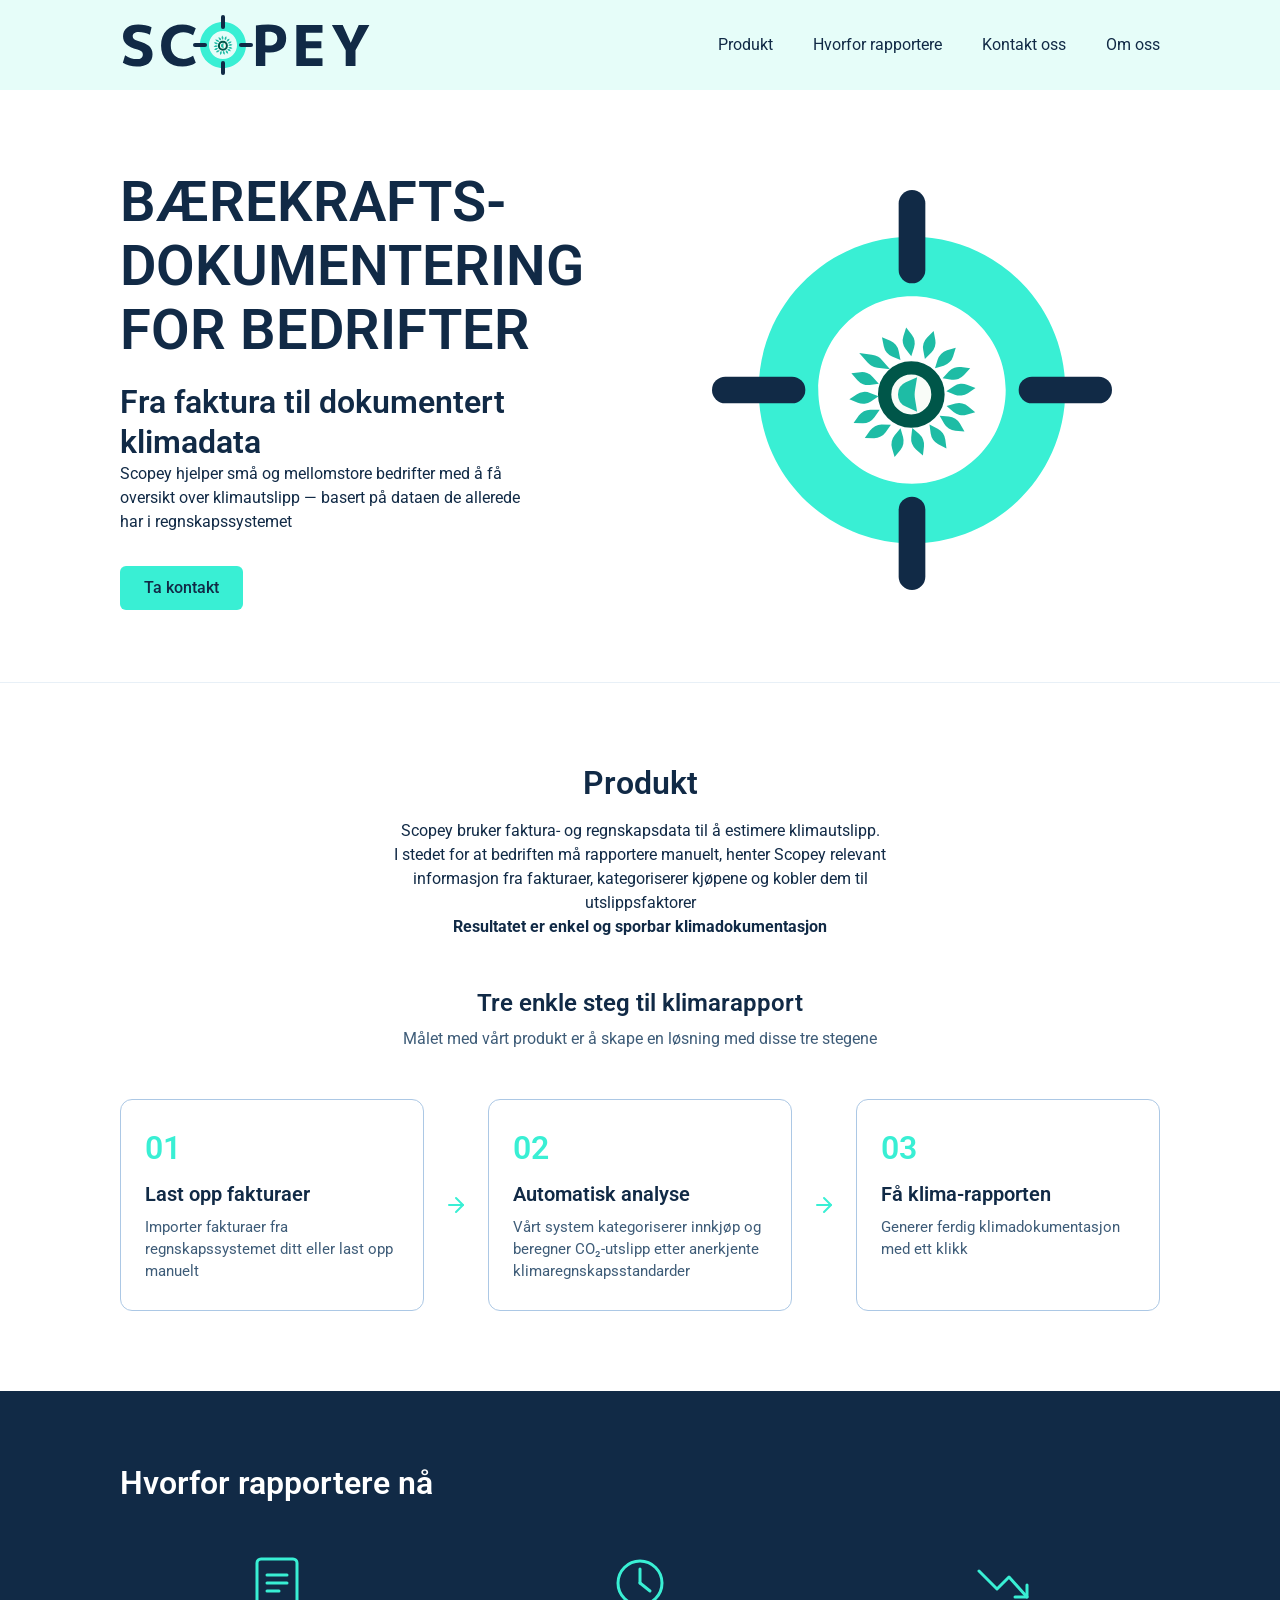
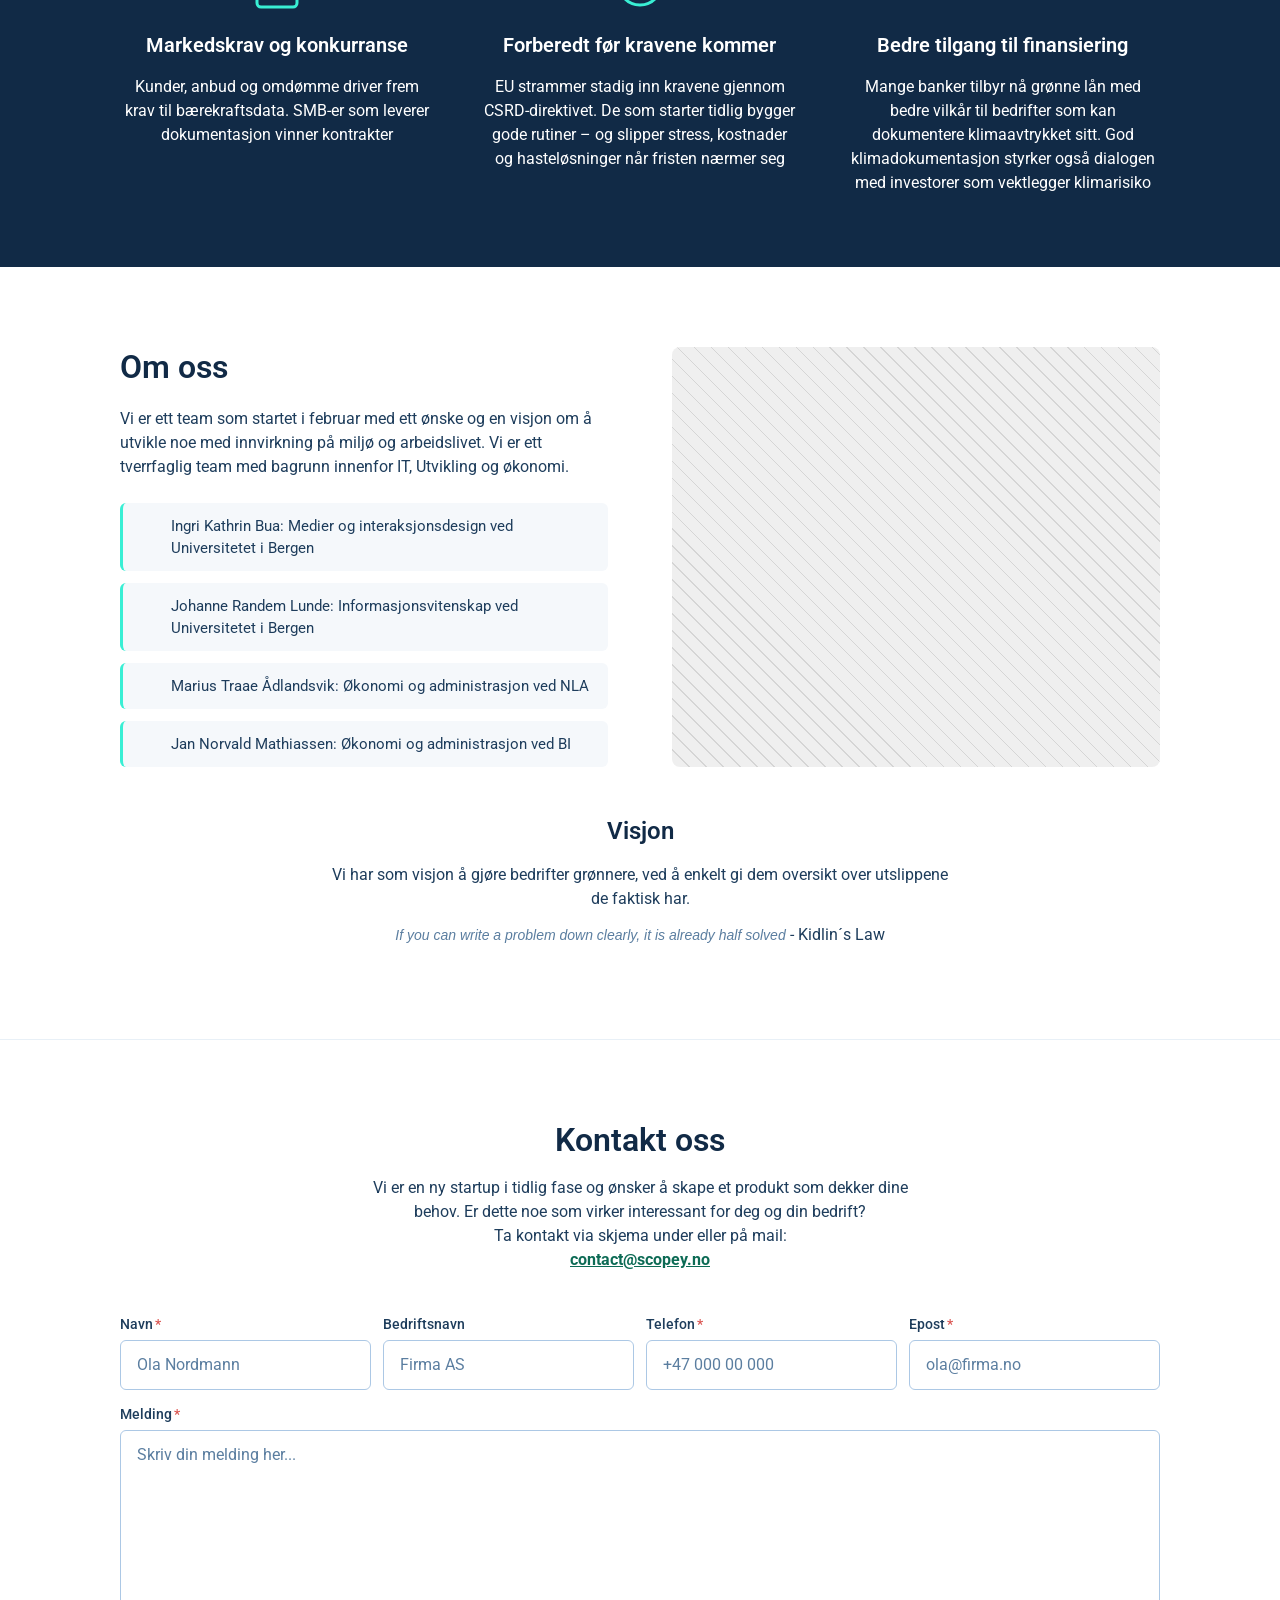
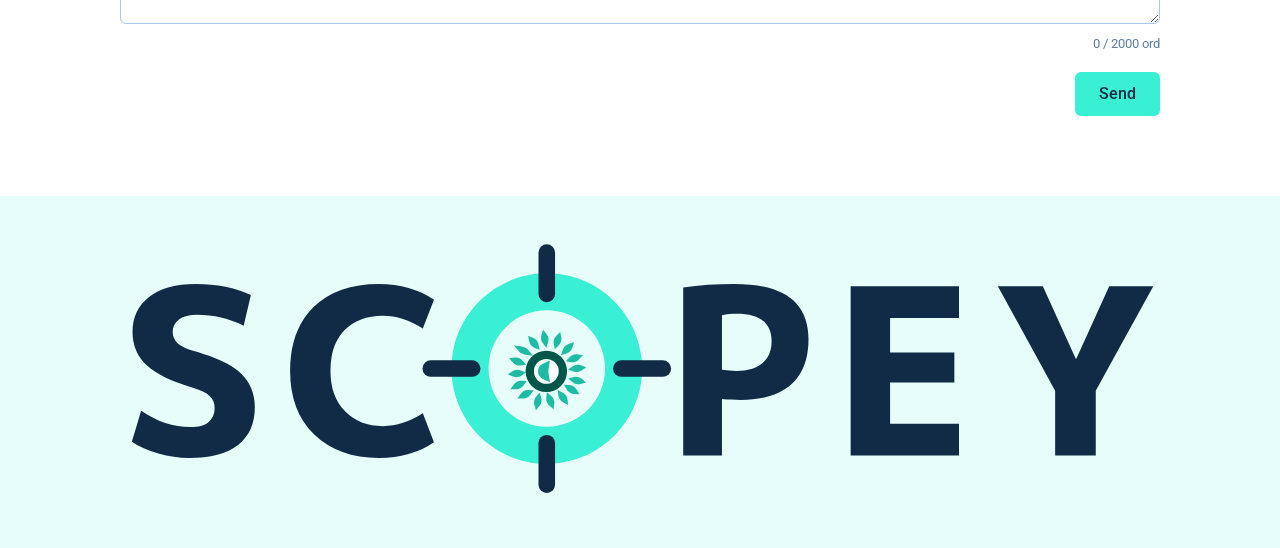
==== commit b9e6cf10: "alt done ish" ====
--- a/index.html
+++ b/index.html
@@ -39,7 +39,33 @@
           <p class="body-text">Scopey hjelper små og mellomstore bedrifter med å få oversikt over klimautslipp — basert på dataen de allerede har i regnskapssystemet</p>
           <a href="#contact" class="btn btn-primary">Ta kontakt</a>
         </div>
-        <div class="img-placeholder img-placeholder-hero"></div>
+        <div class="hero-image">
+          <svg xmlns="http://www.w3.org/2000/svg"  viewBox="0 0 60 60" fill="none">
+            <path d="M53 30C53 42.7025 42.7025 53 30 53C17.2975 53 7 42.7025 7 30C7 17.2975 17.2975 7 30 7C42.7025 7 53 17.2975 53 30ZM15.9424 30C15.9424 37.7638 22.2362 44.0576 30 44.0576C37.7638 44.0576 44.0576 37.7638 44.0576 30C44.0576 22.2362 37.7638 15.9424 30 15.9424C22.2362 15.9424 15.9424 22.2362 15.9424 30Z" fill="#39EFD4"/>
+            <path d="M30 2V12" stroke="#112A46" stroke-width="4" stroke-linecap="round"/>
+            <path d="M30 48V58" stroke="#112A46" stroke-width="4" stroke-linecap="round"/>
+            <path d="M48 30H58" stroke="#112A46" stroke-width="4" stroke-linecap="round"/>
+            <path d="M2 30H12" stroke="#112A46" stroke-width="4" stroke-linecap="round"/>
+            <circle cx="29.894" cy="30.672" r="4" fill="#F9FCF8" stroke="#005649" stroke-width="2"/>
+            <path d="M29.48 29.7618C29.44 30.0071 29.394 30.3248 29.394 30.672C29.394 31.0187 29.4401 31.336 29.48 31.5812C29.1346 31.4236 28.894 31.0764 28.894 30.672C28.894 30.2675 29.1344 29.9193 29.48 29.7618Z" fill="#F9FCF8" stroke="#1EBCA5" stroke-width="2"/>
+            <path d="M23.8843 25.4161C24.1238 25.447 24.3564 25.5223 24.562 25.6447C24.7021 25.7281 24.8139 25.8249 24.9028 25.9269C24.6636 25.896 24.4313 25.8215 24.2261 25.6993C24.0855 25.6156 23.9733 25.5185 23.8843 25.4161Z" fill="#1EBCA5" stroke="#1EBCA5" stroke-width="1.45455"/>
+            <path d="M22.3575 28.0511C22.5683 28.0245 22.7891 28.0472 23.0038 28.1277C23.2251 28.2107 23.4145 28.3456 23.5634 28.5146C23.3528 28.5411 23.1327 28.519 22.9183 28.4387C22.6966 28.3557 22.5066 28.2205 22.3575 28.0511Z" fill="#1EBCA5" stroke="#1EBCA5" stroke-width="1.45455"/>
+            <path d="M22.1481 31.2316C22.325 31.1139 22.5328 31.0359 22.7609 31.0124C22.9959 30.9882 23.2256 31.0246 23.4342 31.1097C23.2575 31.2272 23.0506 31.3054 22.8228 31.329C22.5873 31.3533 22.357 31.3169 22.1481 31.2316Z" fill="#1EBCA5" stroke="#1EBCA5" stroke-width="1.45455"/>
+            <path d="M22.6205 34.2535C22.7427 34.0796 22.908 33.9316 23.112 33.827C23.3223 33.7191 23.5496 33.6698 23.7748 33.6734C23.6527 33.847 23.4883 33.9949 23.2846 34.0995C23.074 34.2076 22.8461 34.2572 22.6205 34.2535Z" fill="#1EBCA5" stroke="#1EBCA5" stroke-width="1.45455"/>
+            <path d="M24.3011 36.4945C24.4233 36.3206 24.5887 36.1726 24.7927 36.0679C25.003 35.9601 25.2302 35.9108 25.4555 35.9143C25.3334 36.088 25.169 36.2359 24.9652 36.3405C24.7546 36.4485 24.5268 36.4982 24.3011 36.4945Z" fill="#1EBCA5" stroke="#1EBCA5" stroke-width="1.45455"/>
+            <path d="M27.9594 37.2657C27.8238 37.4294 27.7245 37.6278 27.6772 37.8522C27.6285 38.0835 27.6408 38.3157 27.7035 38.5321C27.8388 38.3686 27.9383 38.171 27.9856 37.947C28.0344 37.7153 28.0223 37.4824 27.9594 37.2657Z" fill="#1EBCA5" stroke="#1EBCA5" stroke-width="1.45455"/>
+            <path d="M30.6037 37.1625C30.5787 37.3736 30.6031 37.5941 30.6853 37.8082C30.77 38.0288 30.9063 38.2172 31.0765 38.3648C31.1014 38.154 31.0776 37.9341 30.9956 37.7203C30.9109 37.4993 30.7743 37.3103 30.6037 37.1625Z" fill="#1EBCA5" stroke="#1EBCA5" stroke-width="1.45455"/>
+            <path d="M33.5228 36.4511C33.5498 36.6619 33.627 36.8699 33.7586 37.0577C33.8943 37.2512 34.0723 37.4008 34.2732 37.5028C34.2462 37.2923 34.1698 37.0847 34.0384 36.8971C33.9025 36.7033 33.7241 36.5531 33.5228 36.4511Z" fill="#1EBCA5" stroke="#1EBCA5" stroke-width="1.45455"/>
+            <path d="M35.4613 34.7023C35.567 34.8867 35.7181 35.0492 35.9117 35.1722C36.1112 35.2988 36.3329 35.3688 36.5576 35.3859C36.4519 35.2018 36.3017 35.0394 36.1085 34.9166C35.9087 34.7896 35.6863 34.7193 35.4613 34.7023Z" fill="#1EBCA5" stroke="#1EBCA5" stroke-width="1.45455"/>
+            <path d="M36.7034 32.7393C36.8652 32.877 37.0624 32.9789 37.2861 33.0292C37.5167 33.0809 37.749 33.0717 37.9662 33.0119C37.8045 32.8744 37.6083 32.7723 37.3849 32.7221C37.1539 32.6702 36.9209 32.6792 36.7034 32.7393Z" fill="#1EBCA5" stroke="#1EBCA5" stroke-width="1.45455"/>
+            <path d="M36.6943 30.0216C36.892 30.0996 37.1115 30.1321 37.3395 30.1072C37.5744 30.0814 37.7913 29.9975 37.9774 29.8706C37.7799 29.7928 37.5611 29.7598 37.3335 29.7846C37.0982 29.8104 36.8806 29.8944 36.6943 30.0216Z" fill="#1EBCA5" stroke="#1EBCA5" stroke-width="1.45455"/>
+            <path d="M36.053 27.7256C36.2634 27.7553 36.4845 27.7359 36.7004 27.6585C36.9228 27.5788 37.1142 27.4467 37.2656 27.2799C37.0554 27.2503 36.835 27.2691 36.6194 27.3463C36.3966 27.4261 36.2046 27.5584 36.053 27.7256Z" fill="#1EBCA5" stroke="#1EBCA5" stroke-width="1.45455"/>
+            <path d="M26.4763 23.2987C26.6722 23.381 26.852 23.5111 26.9977 23.6881C27.1479 23.8706 27.2444 24.0822 27.2889 24.303C27.0933 24.2207 26.9137 24.0915 26.7682 23.9148C26.6177 23.732 26.5207 23.5199 26.4763 23.2987Z" fill="#1EBCA5" stroke="#1EBCA5" stroke-width="1.45455"/>
+            <path d="M29.3984 22.1427C29.5294 22.31 29.6231 22.5112 29.6641 22.7368C29.7064 22.9693 29.6876 23.2011 29.6189 23.4156C29.4882 23.2484 29.3943 23.0482 29.3533 22.8229C29.3109 22.59 29.3295 22.3575 29.3984 22.1427Z" fill="#1EBCA5" stroke="#1EBCA5" stroke-width="1.45455"/>
+            <path d="M32.786 22.6277C32.8255 22.8366 32.8163 23.0583 32.7491 23.2775C32.6798 23.5035 32.5567 23.7007 32.3971 23.8597C32.3577 23.6511 32.3663 23.4301 32.4334 23.2112C32.5028 22.9848 32.6261 22.7869 32.786 22.6277Z" fill="#1EBCA5" stroke="#1EBCA5" stroke-width="1.45455"/>
+            <path d="M35.4661 24.7474C35.4037 24.9506 35.2922 25.1424 35.1305 25.305C34.9638 25.4726 34.763 25.5897 34.5476 25.656C34.6101 25.4531 34.7207 25.2616 34.8822 25.0992C35.0491 24.9313 35.2504 24.8136 35.4661 24.7474Z" fill="#1EBCA5" stroke="#1EBCA5" stroke-width="1.45455"/>
+          </svg>
+        </div>
       </div>
     </div>
   </section>
@@ -158,7 +184,7 @@
             </ul>
         </div>
               
-        <div class="img-placeholder img-placeholder-about"></div>
+        <div class="img-placeholder img-placeholder-about"></div> 
       </div>
     </div>
 
--- a/scopey.css
+++ b/scopey.css
@@ -176,6 +176,20 @@
 .hero {
   padding: 80px 0 72px;
 }
+
+/* ─── Hero bilde / ikon ──────────────────────────── */
+.hero-image {
+  display: flex;
+  align-items: center;
+  justify-content: center;
+}
+
+.hero-image svg {
+  width: 100%;
+  max-width: 400px;
+  height: auto;
+}
+
 .hero-inner {
   display: grid;
   grid-template-columns: 1fr 1fr;
@@ -194,7 +208,7 @@
   border-radius: 8px;
 }
 .img-placeholder-hero  { height: 280px; }
-.img-placeholder-about { height: 320px; }
+.img-placeholder-about { height: 100%; min-height: 320px; }
 
 /* ─── PRODUCT SECTION ───────────────────────────── */
 .section-product {
@@ -287,16 +301,57 @@
 }
 
 /* ─── ABOUT SECTION ─────────────────────────────── */
+.about-text ul {
+  list-style: none;
+  padding: 0;
+  margin-top: 16px;
+  display: flex;
+  flex-direction: column;
+  gap: 12px;
+}
+
+.about-text ul li {
+  padding: 12px 16px 12px 48px;
+  background: var(--neutral-50);
+  border-left: 3px solid var(--brand-300);
+  border-radius: 6px;
+  font-size: 15px;
+  line-height: 22px;
+  color: var(--neutral-700);
+  position: relative;
+}
+
 .section-about { padding: 80px 0; }
 .about-inner {
   display: grid;
   grid-template-columns: 1fr 1fr;
   gap: 64px;
-  align-items: start;
+  align-items: center;
 }
 .about-text h2 { margin-bottom: 20px; }
 .about-text p  { margin-bottom: 24px; color: var(--neutral-700); }
 .about-text h3 { margin-bottom: 12px; }
+
+.vision-center {
+  max-width: 700px;
+  margin: 48px auto 0;
+  text-align: center;
+  padding: 0 40px;
+}
+
+.vision-center h3 {
+  margin-bottom: 16px;
+}
+
+.vision-center p {
+  color: var(--neutral-700);
+  margin-bottom: 12px;
+}
+
+.vision-center em {
+  color: var(--neutral-400);
+  font-size: 14px;
+}
 
 /* ─── CONTACT SECTION ───────────────────────────── */
 
@@ -491,6 +546,11 @@
   .section-about, .section-why,
   .section-contact { padding: 48px 0; }
 
+  .about-text ul li {
+  font-size: 14px;
+  padding: 10px 12px 10px 40px;
+}
+
   .form-row-4 { grid-template-columns: 1fr; }
   .container { padding: 0 16px; }
   footer { padding: 24px 16px; }
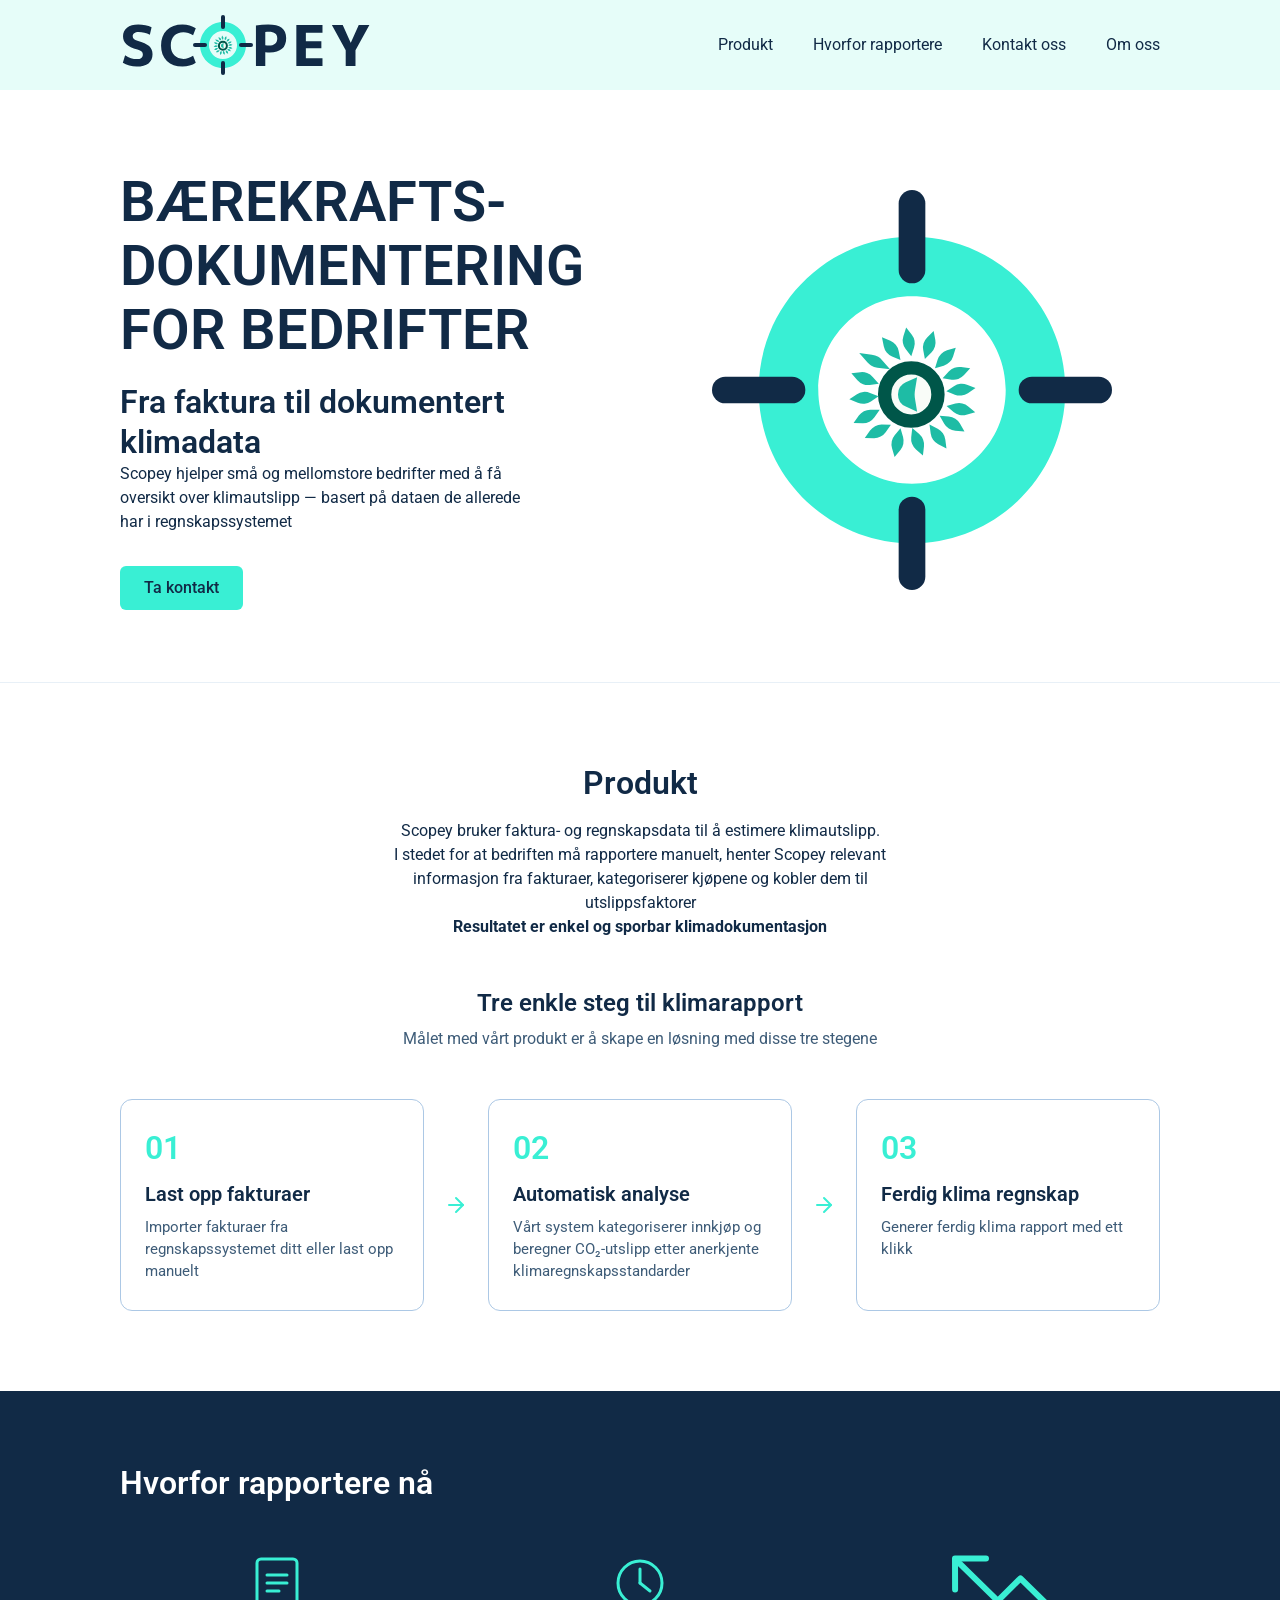
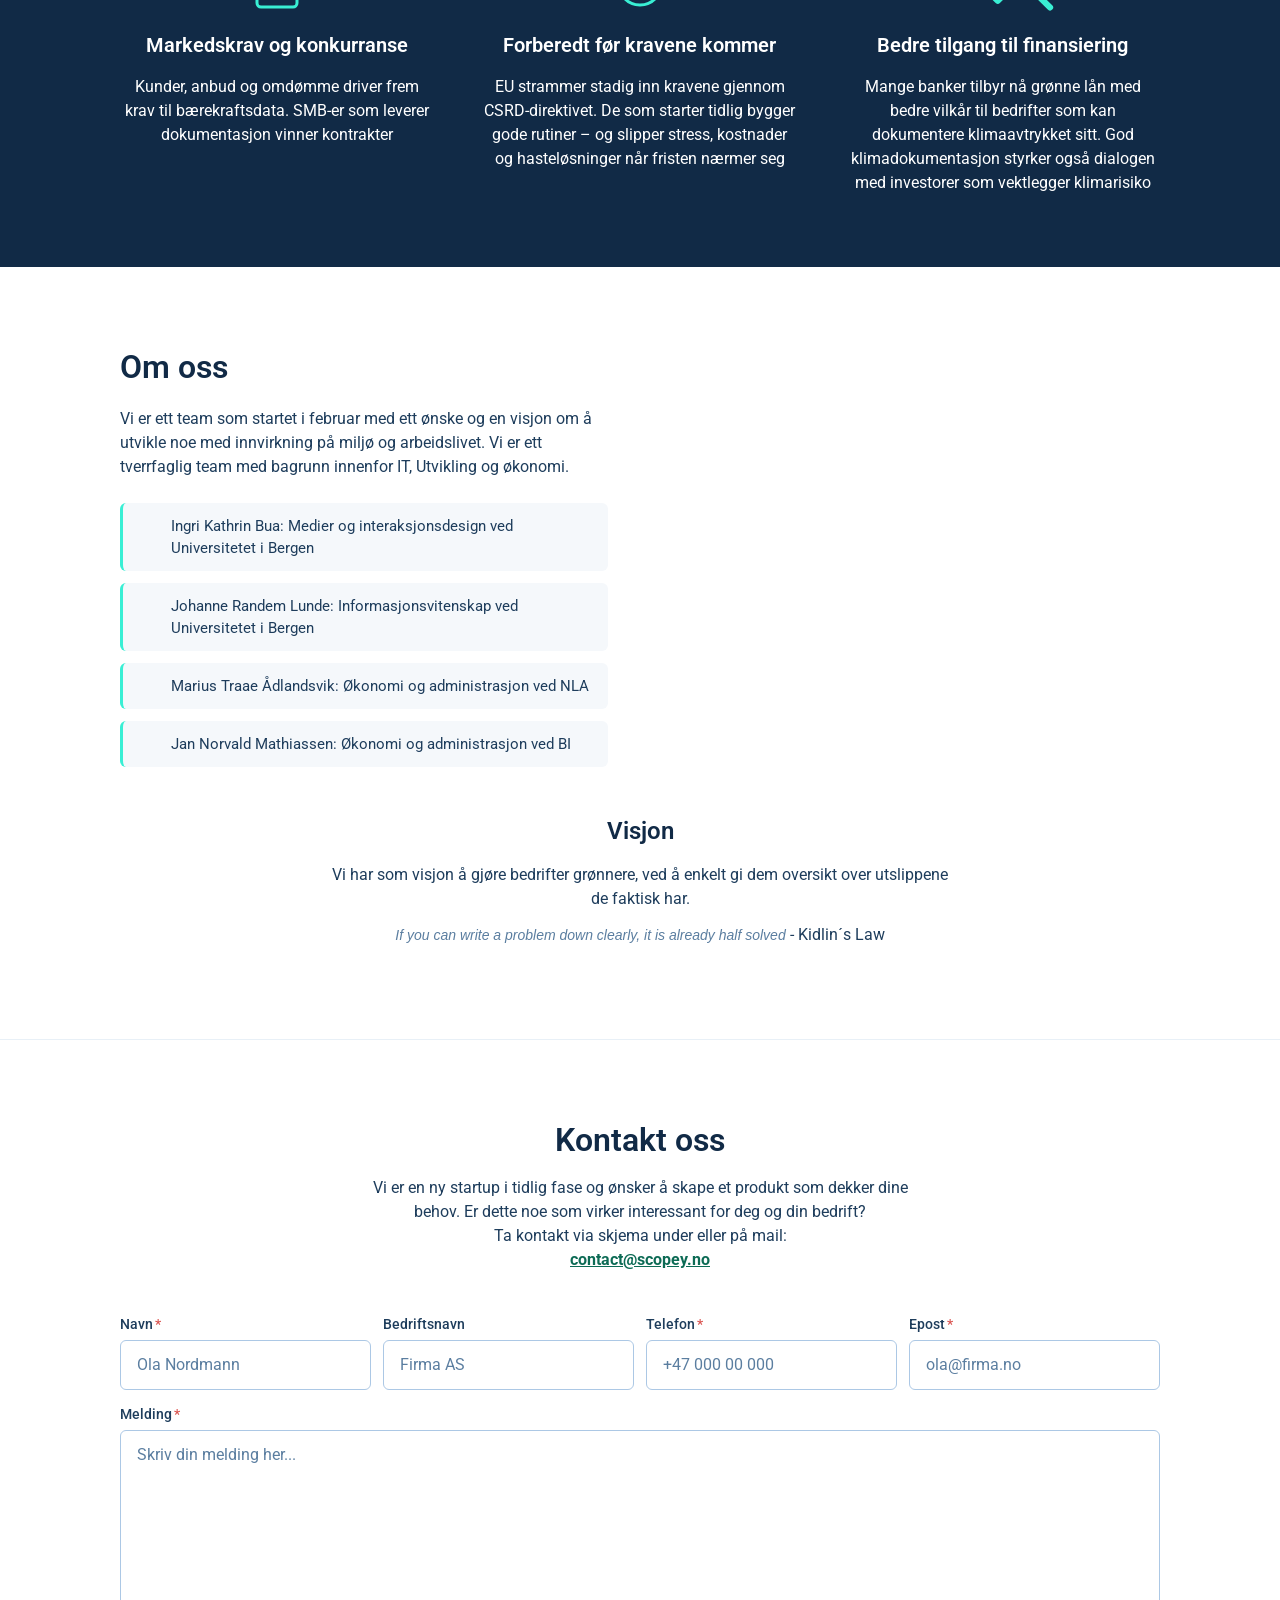
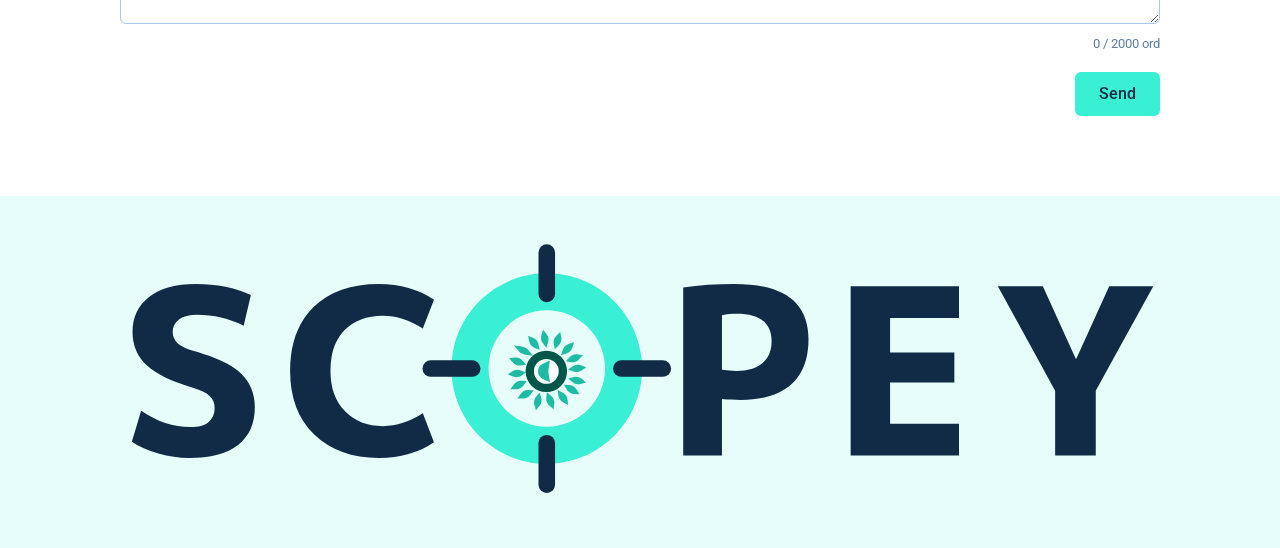
==== commit f3ec12d6: "new changes" ====
--- a/index.html
+++ b/index.html
@@ -115,8 +115,8 @@
 
         <div class="step-card">
           <div class="step-number">03</div>
-          <h3>Få klima-rapporten</h3>
-          <p>Generer ferdig klimadokumentasjon med ett klikk</p>
+          <h3>Ferdig klima regnskap</h3>
+          <p>Generer ferdig klima rapport med ett klikk</p>
         </div>
 
       </div>
@@ -154,9 +154,9 @@
         </div>
 
         <div class="why-item">
-          <svg class="why-icon" width="64" height="64" viewBox="0 0 64 64" fill="none" stroke="#39EFD4" stroke-width="3" stroke-linecap="round" stroke-linejoin="round">
-            <polyline points="8,20 26,38 38,26 56,46"/>
-            <polyline points="44,46 56,46 56,34"/>
+          <svg xmlns="http://www.w3.org/2000/svg" width="102" height="64" viewBox="0 0 102 55" fill="none">
+            <path d="M6.99995 7.26519L45.7862 45.4024L68.4706 22.8362L98.1306 52" stroke="#39EFD4" stroke-width="6" stroke-linecap="round" stroke-linejoin="round"/>
+            <path d="M33.9998 3.00013L2.99994 3.09041L3.09022 34.0903" stroke="#39EFD4" stroke-width="6" stroke-linecap="round" stroke-linejoin="round"/>
           </svg>
           <h3>Bedre tilgang til finansiering</h3>
           <p>Mange banker tilbyr nå grønne lån med bedre vilkår til bedrifter som kan 
@@ -184,7 +184,7 @@
             </ul>
         </div>
               
-        <div class="img-placeholder img-placeholder-about"></div> 
+        <div class="img-about-us"></div> 
       </div>
     </div>
 
@@ -234,7 +234,7 @@
           <div class="form-group">
             <label class="form-label" for="f-telefon">Telefon<span class="required">*</span></label>
             <input id="f-telefon" class="form-field" type="tel" name="telefon" placeholder="+47 000 00 000" />
-            <span class="field-error" id="err-telefon">Vennligst fyll inn telefonnummer.</span>
+            <span class="field-error" id="err-telefon">Vennligst fyll inn gyldig telefonnummer.</span>
           </div>
 
           <div class="form-group">
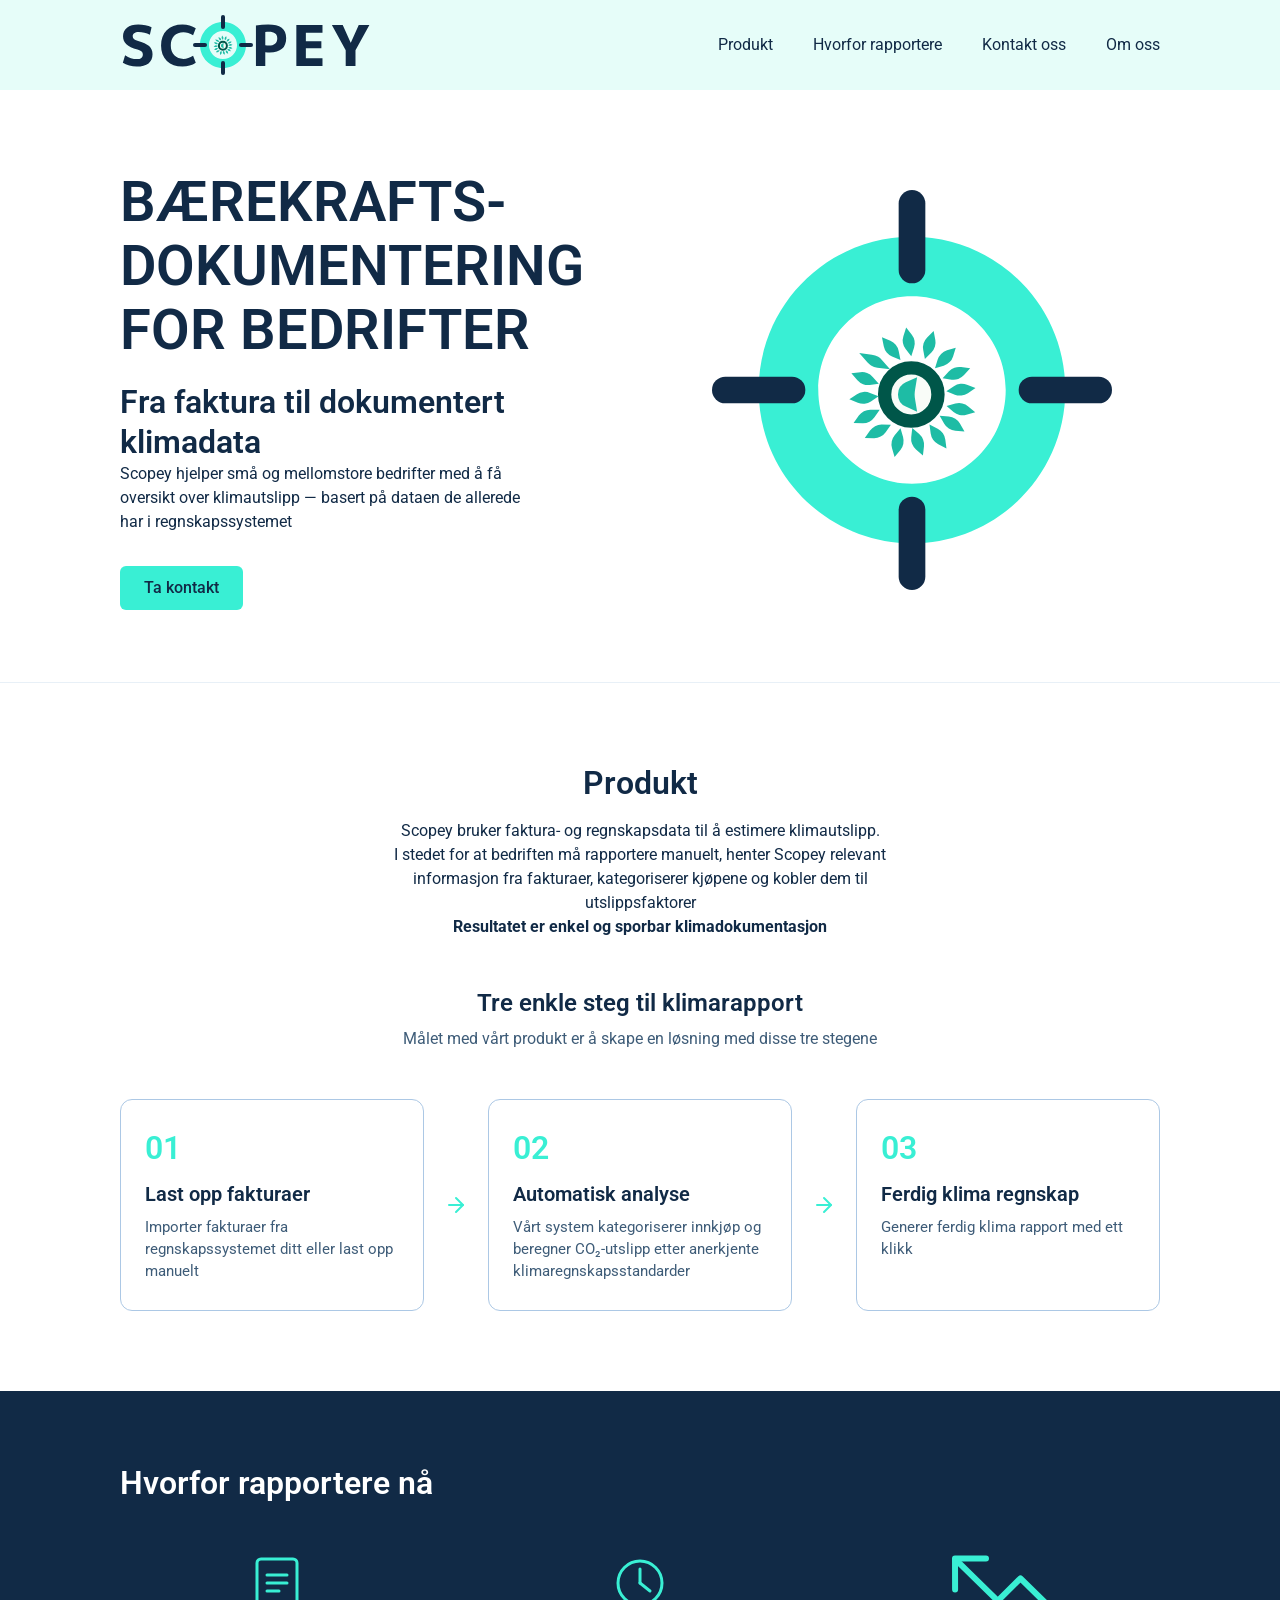
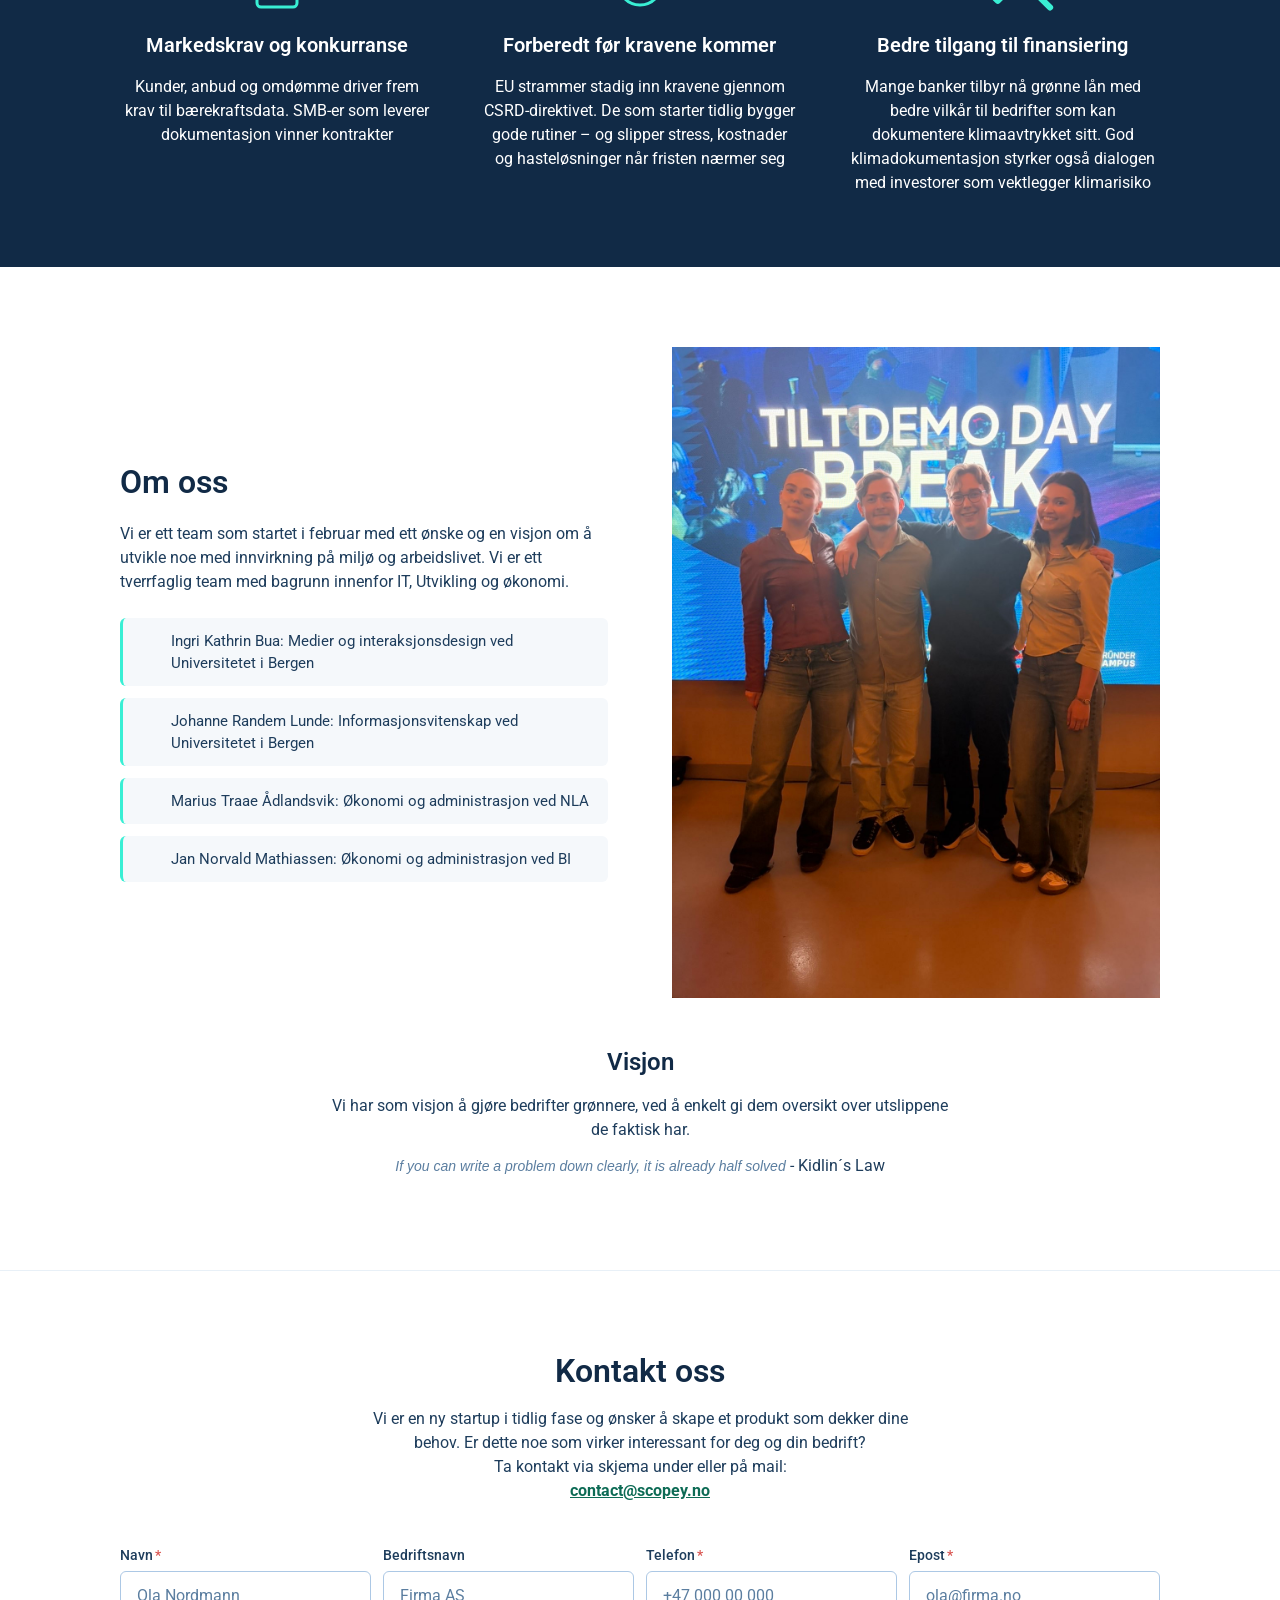
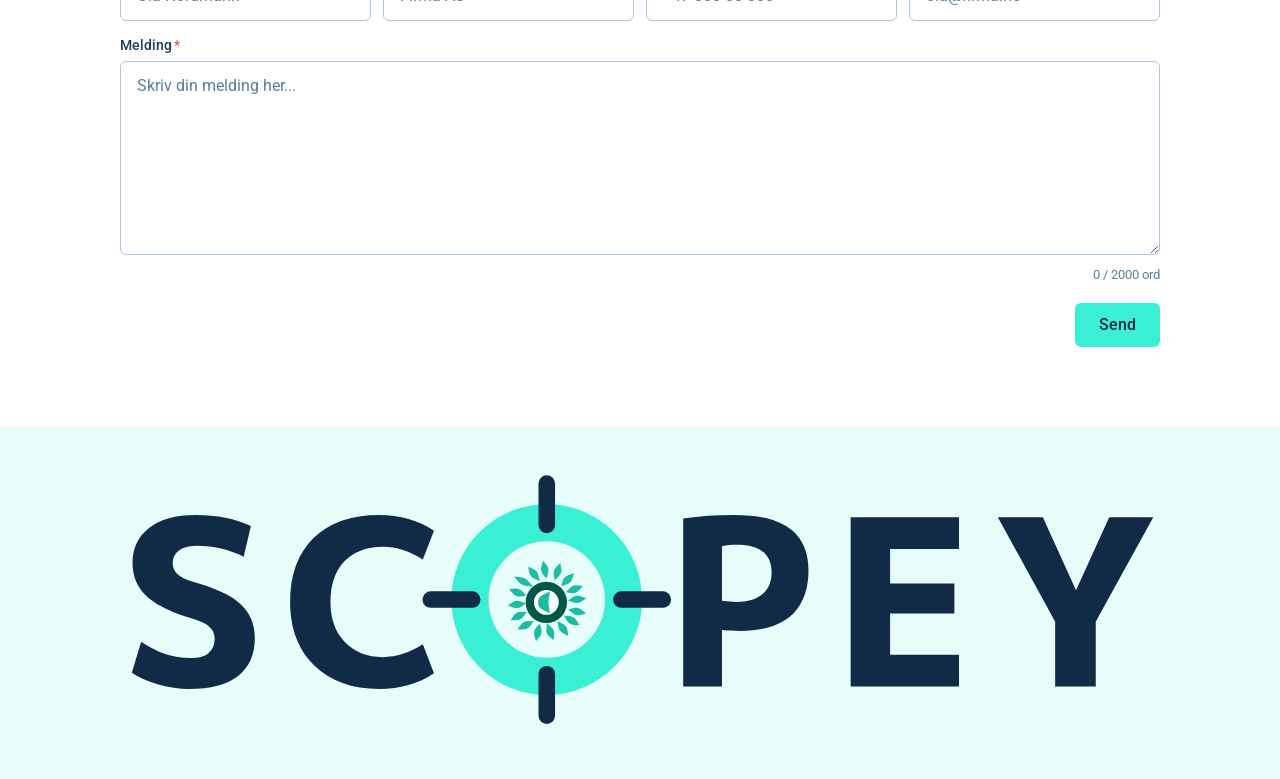
==== commit c7336914: "Bilde av oss" ====
--- a/index.html
+++ b/index.html
@@ -184,7 +184,7 @@
             </ul>
         </div>
               
-        <div class="img-about-us"></div> 
+        <div class="us-img"><img class="img-about-us" src="IMG_9041.JPG" alt="Fotografi av alle fire i Scopey teamet"></div>
       </div>
     </div>
 
--- a/scopey.css
+++ b/scopey.css
@@ -199,16 +199,8 @@
 .hero-text h1 { margin-bottom: 20px; }
 .hero-text p  { margin-bottom: 32px; color: var(--neutral-900); max-width: 400px; }
 
-.img-placeholder {
-  background: repeating-linear-gradient(
-    45deg,
-    #d5d5d5 0px, #d5d5d5 1px,
-    #efefef 1px, #efefef 12px
-  );
-  border-radius: 8px;
-}
-.img-placeholder-hero  { height: 280px; }
-.img-placeholder-about { height: 100%; min-height: 320px; }
+
+.img-about-us { height: 50%; min-height: 100px; }
 
 /* ─── PRODUCT SECTION ───────────────────────────── */
 .section-product {
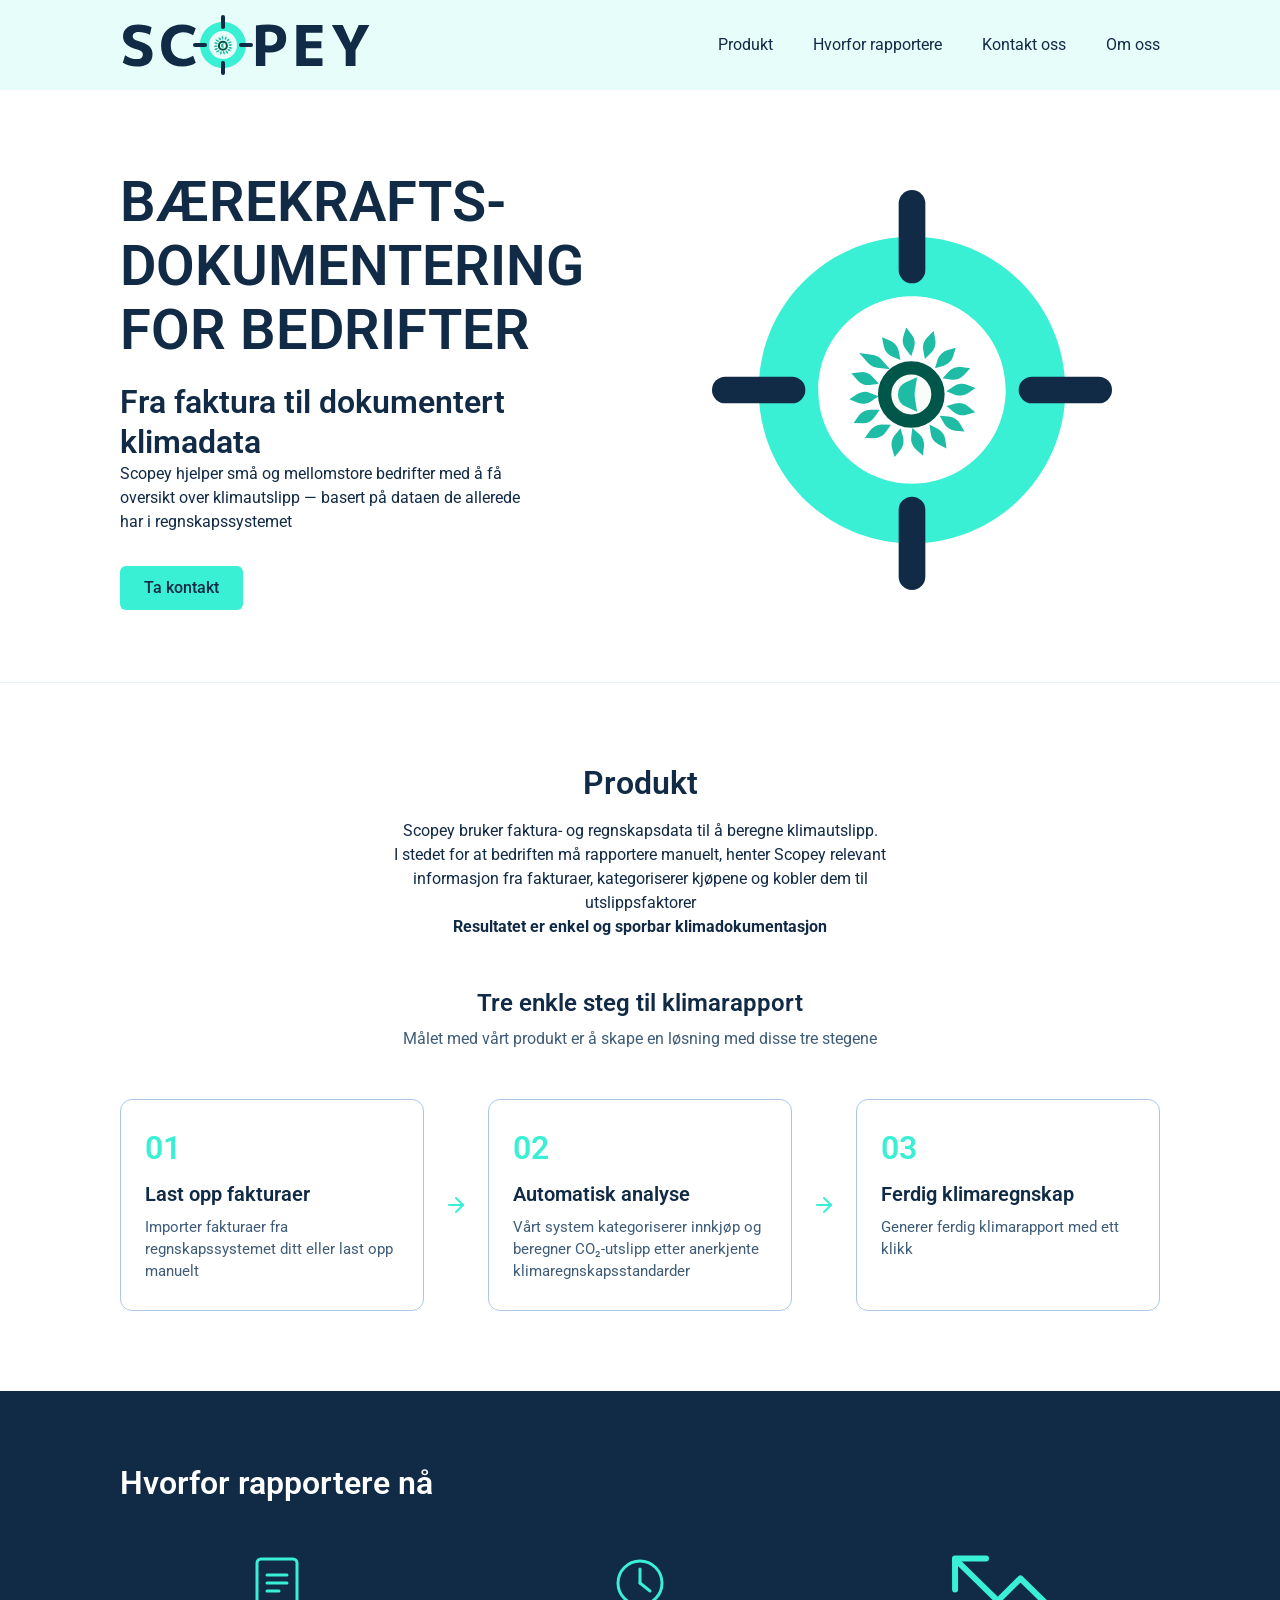
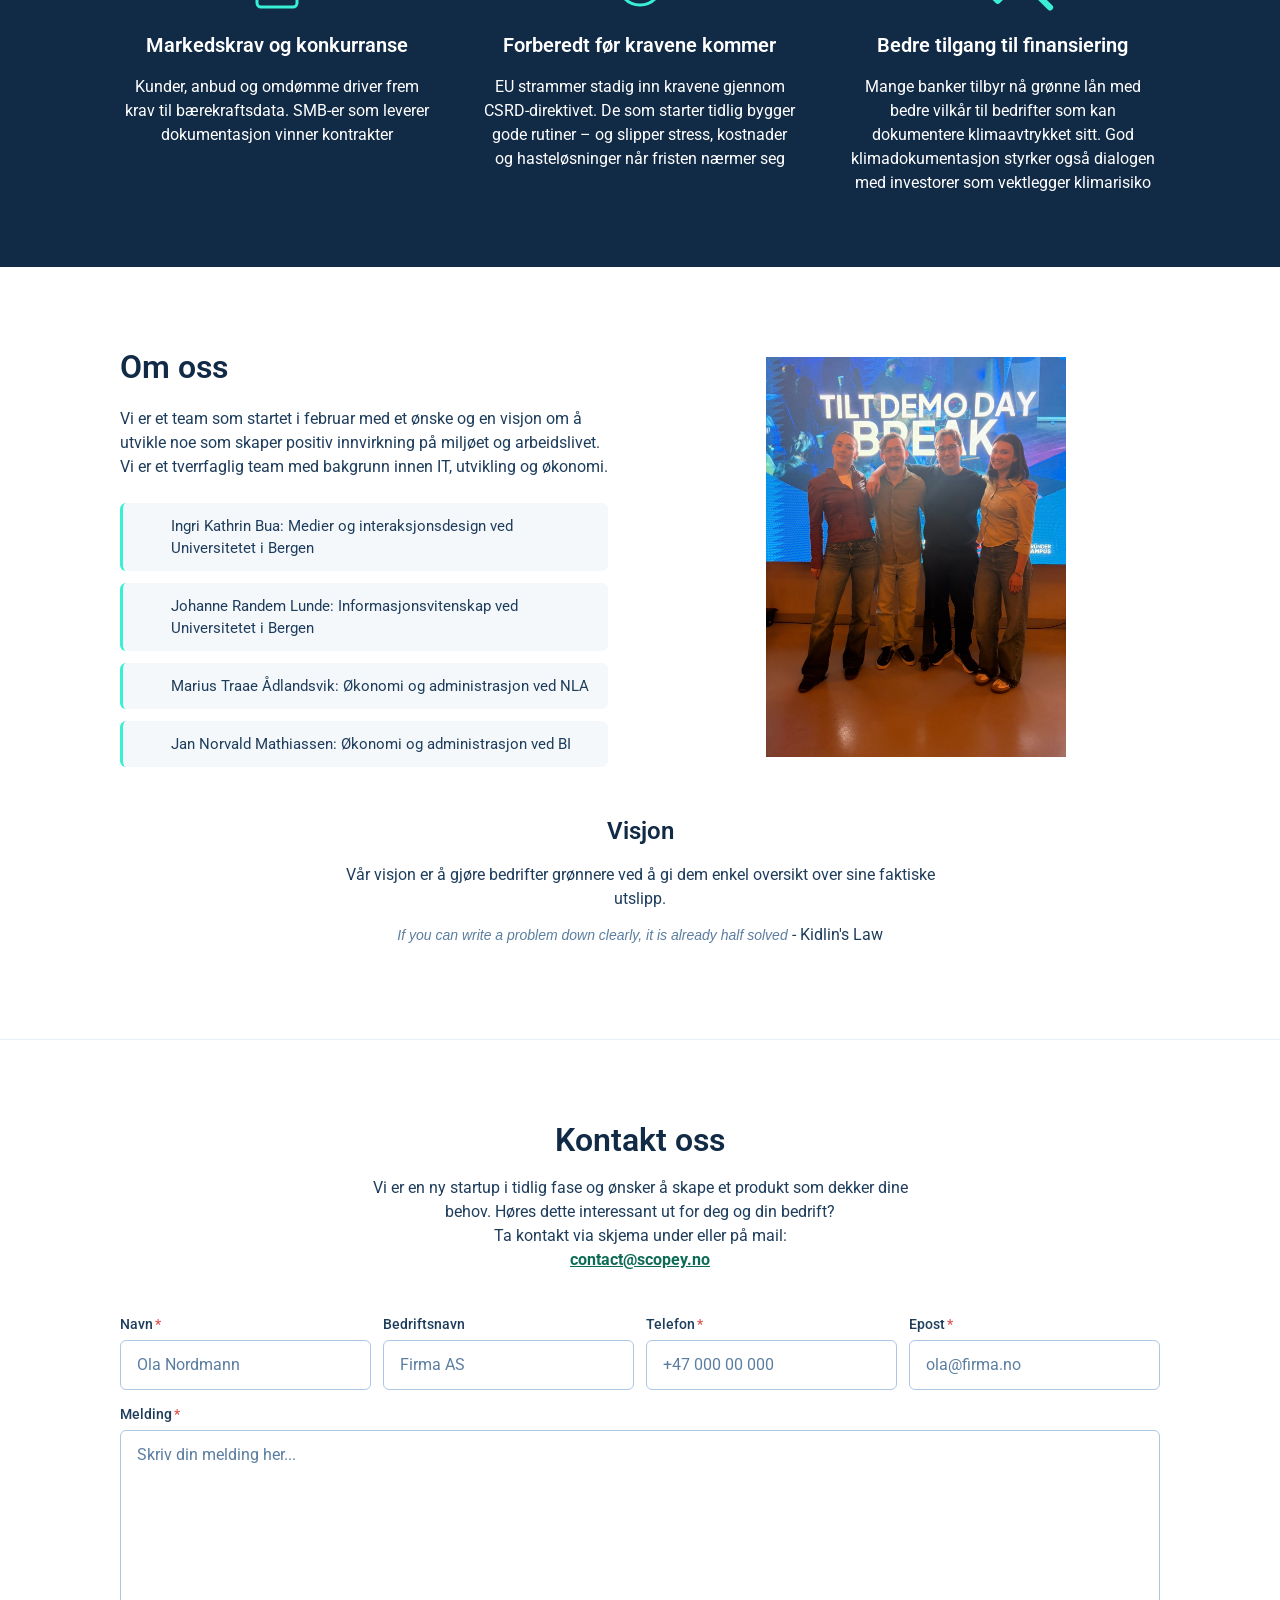
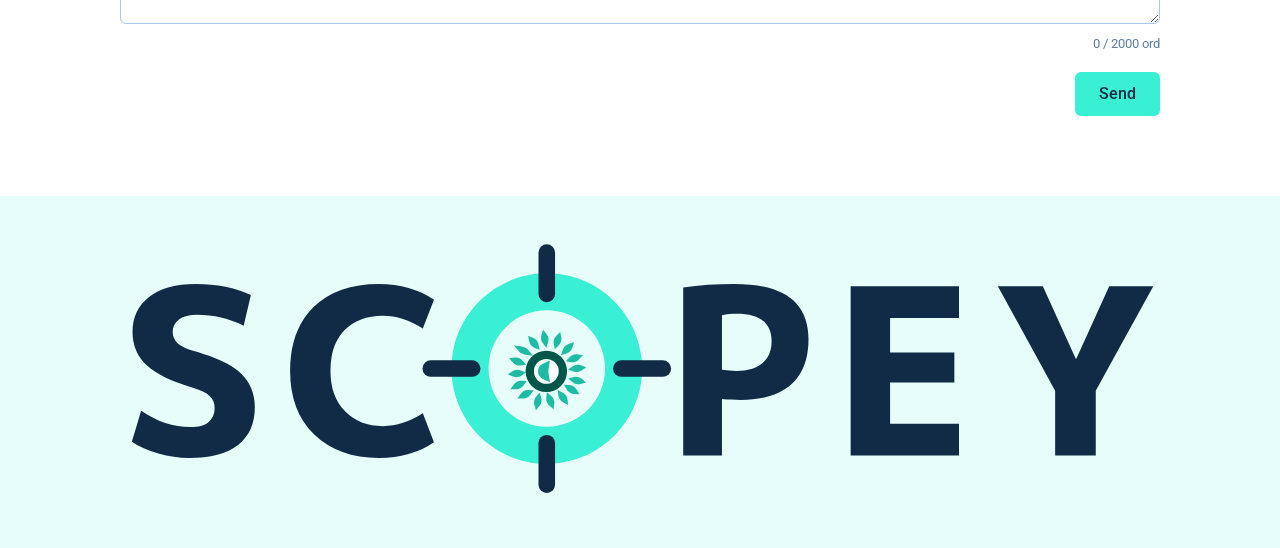
==== commit 7b808014: "finito" ====
--- a/index.html
+++ b/index.html
@@ -35,7 +35,7 @@
       <div class="hero-inner">
         <div class="hero-text">
           <h1>BÆREKRAFTS-DOKUMENTERING FOR BEDRIFTER</h1>
-          <H2>Fra faktura til dokumentert klimadata</H2>
+          <h2>Fra faktura til dokumentert klimadata</h2>
           <p class="body-text">Scopey hjelper små og mellomstore bedrifter med å få oversikt over klimautslipp — basert på dataen de allerede har i regnskapssystemet</p>
           <a href="#contact" class="btn btn-primary">Ta kontakt</a>
         </div>
@@ -76,7 +76,7 @@
   <section class="section-product" id="produkt">
     <div class="container">
       <h2>Produkt</h2>
-      <p class="body-text">Scopey bruker faktura- og regnskapsdata til å estimere klimautslipp.
+      <p class="body-text">Scopey bruker faktura- og regnskapsdata til å beregne klimautslipp.
 
 <br>I stedet for at bedriften må rapportere manuelt, henter Scopey relevant informasjon fra fakturaer, kategoriserer kjøpene og kobler dem til utslippsfaktorer
 
@@ -115,8 +115,8 @@
 
         <div class="step-card">
           <div class="step-number">03</div>
-          <h3>Ferdig klima regnskap</h3>
-          <p>Generer ferdig klima rapport med ett klikk</p>
+          <h3>Ferdig klimaregnskap</h3>
+          <p>Generer ferdig klimarapport med ett klikk</p>
         </div>
 
       </div>
@@ -174,13 +174,12 @@
       <div class="about-inner">
         <div class="about-text">
           <h2>Om oss</h2>
-          <p class="body-text">Vi er ett team som startet i februar med ett ønske og en visjon om å utvikle noe med innvirkning på miljø og arbeidslivet. Vi er ett tverrfaglig team med bagrunn innenfor IT, Utvikling og økonomi.</p>
+          <p class="body-text">Vi er et team som startet i februar med et ønske og en visjon om å utvikle noe som skaper positiv innvirkning på miljøet og arbeidslivet. Vi er et tverrfaglig team med bakgrunn innen IT, utvikling og økonomi.</p>
             <ul> 
               <li>Ingri Kathrin Bua: Medier og interaksjonsdesign ved Universitetet i Bergen</li>
               <li>Johanne Randem Lunde: Informasjonsvitenskap ved Universitetet i Bergen</li>
               <li>Marius Traae Ådlandsvik: Økonomi og administrasjon ved NLA</li> 
               <li>Jan Norvald Mathiassen: Økonomi og administrasjon ved BI</li>
-              </li>
             </ul>
         </div>
               
@@ -190,8 +189,8 @@
 
     <div class="vision-center">
       <h3>Visjon</h3>
-      <p class="body-text"> Vi har som visjon å gjøre bedrifter grønnere, ved å enkelt gi dem oversikt over utslippene de faktisk har.</p> 
-      <p> <em>If you can write a problem down clearly, it is already half solved</em> - Kidlin´s Law</p>
+      <p class="body-text"> Vår visjon er å gjøre bedrifter grønnere ved å gi dem enkel oversikt over sine faktiske utslipp.</p> 
+      <p> <em>If you can write a problem down clearly, it is already half solved</em> - Kidlin's Law </p>
     </div>
   </section>
 
@@ -201,7 +200,7 @@
   <section class="section-contact" id="contact">
     <div class="container">
       <h2>Kontakt oss</h2>
-      <p class="body-text">Vi er en ny startup i tidlig fase og ønsker å skape et produkt som dekker dine behov. Er dette noe som virker interessant for deg og din bedrift? 
+      <p class="body-text">Vi er en ny startup i tidlig fase og ønsker å skape et produkt som dekker dine behov. Høres dette interessant ut for deg og din bedrift? 
         <br>Ta kontakt via skjema under eller på mail:</br>
         <a href="mailto:contact@scopey.no" class="email-link"><strong>contact@scopey.no</strong></a>
       </p>
--- a/scopey.css
+++ b/scopey.css
@@ -200,7 +200,16 @@
 .hero-text p  { margin-bottom: 32px; color: var(--neutral-900); max-width: 400px; }
 
 
-.img-about-us { height: 50%; min-height: 100px; }
+.img-about-us {
+    width: 100%;
+    max-width: 300px; /* mindre bilde */
+    height: auto;
+}
+
+.us-img {
+    display: flex;
+    justify-content: center;
+}
 
 /* ─── PRODUCT SECTION ───────────────────────────── */
 .section-product {
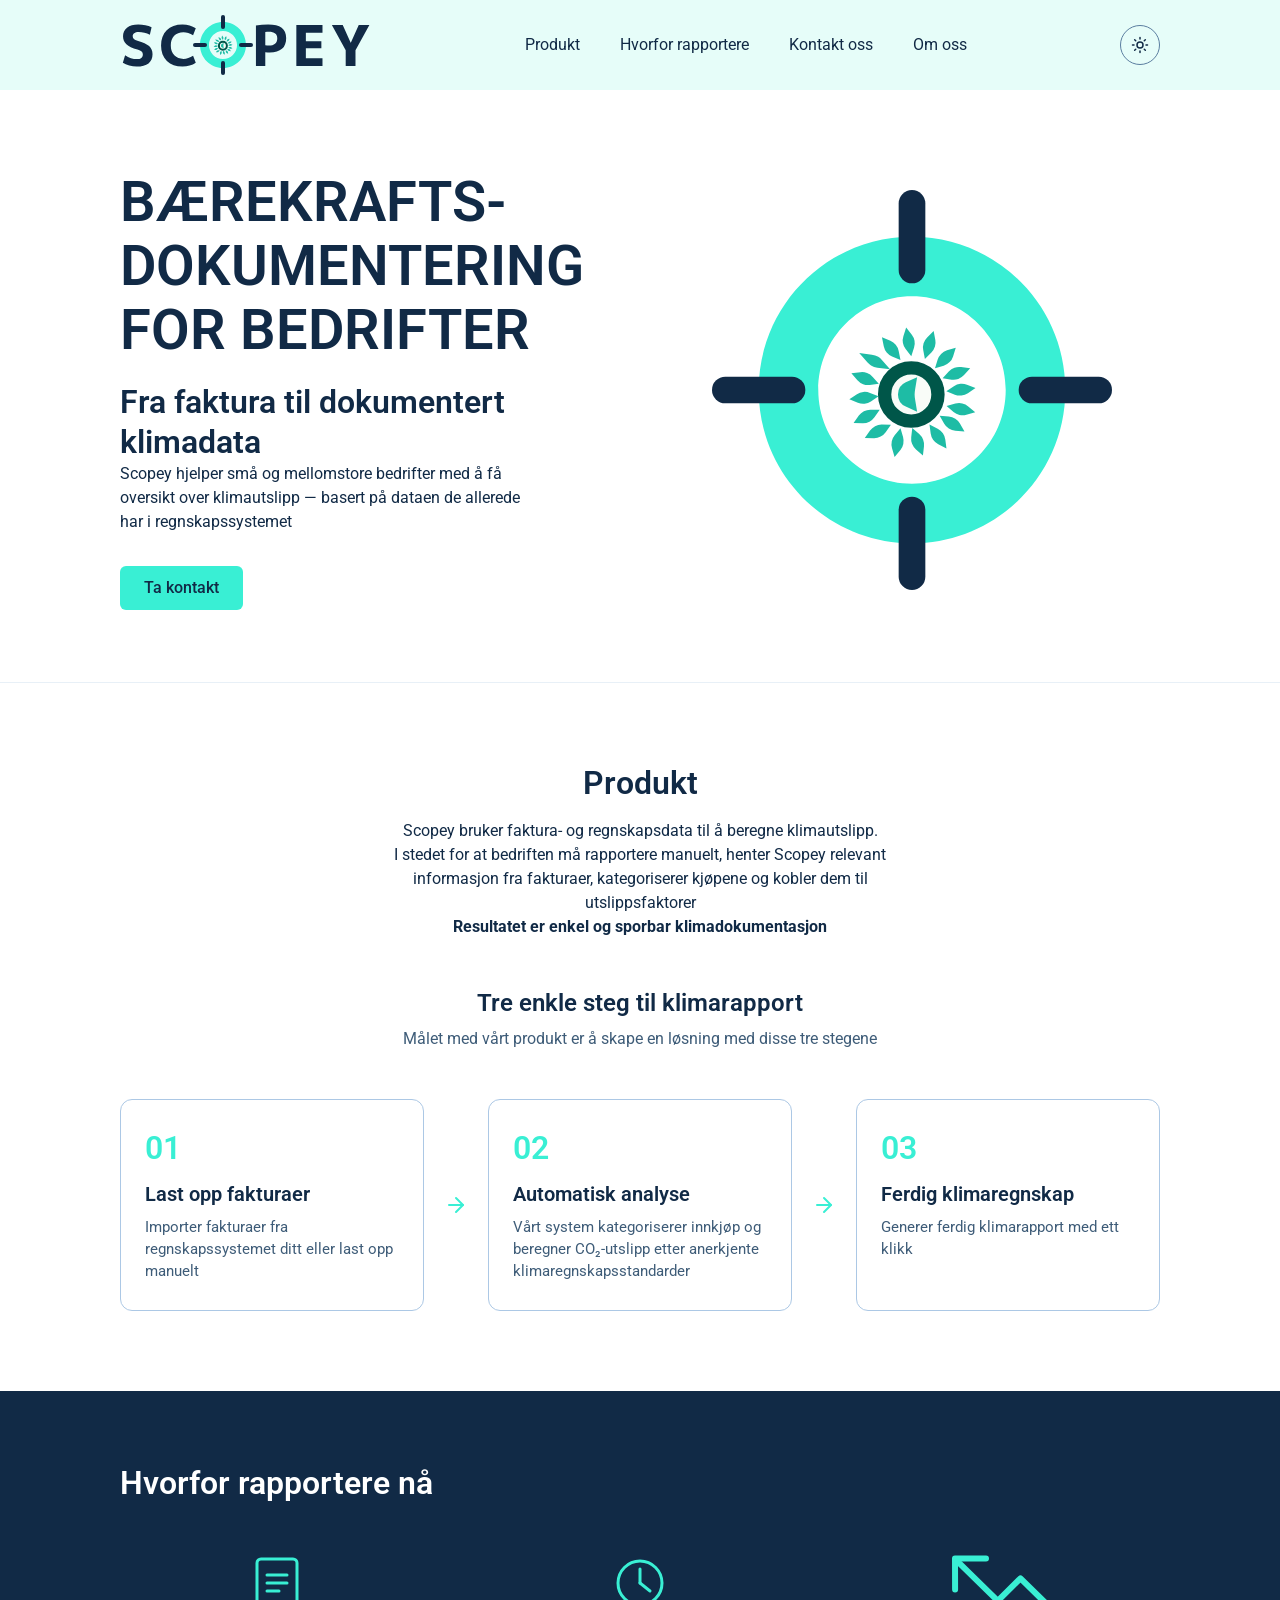
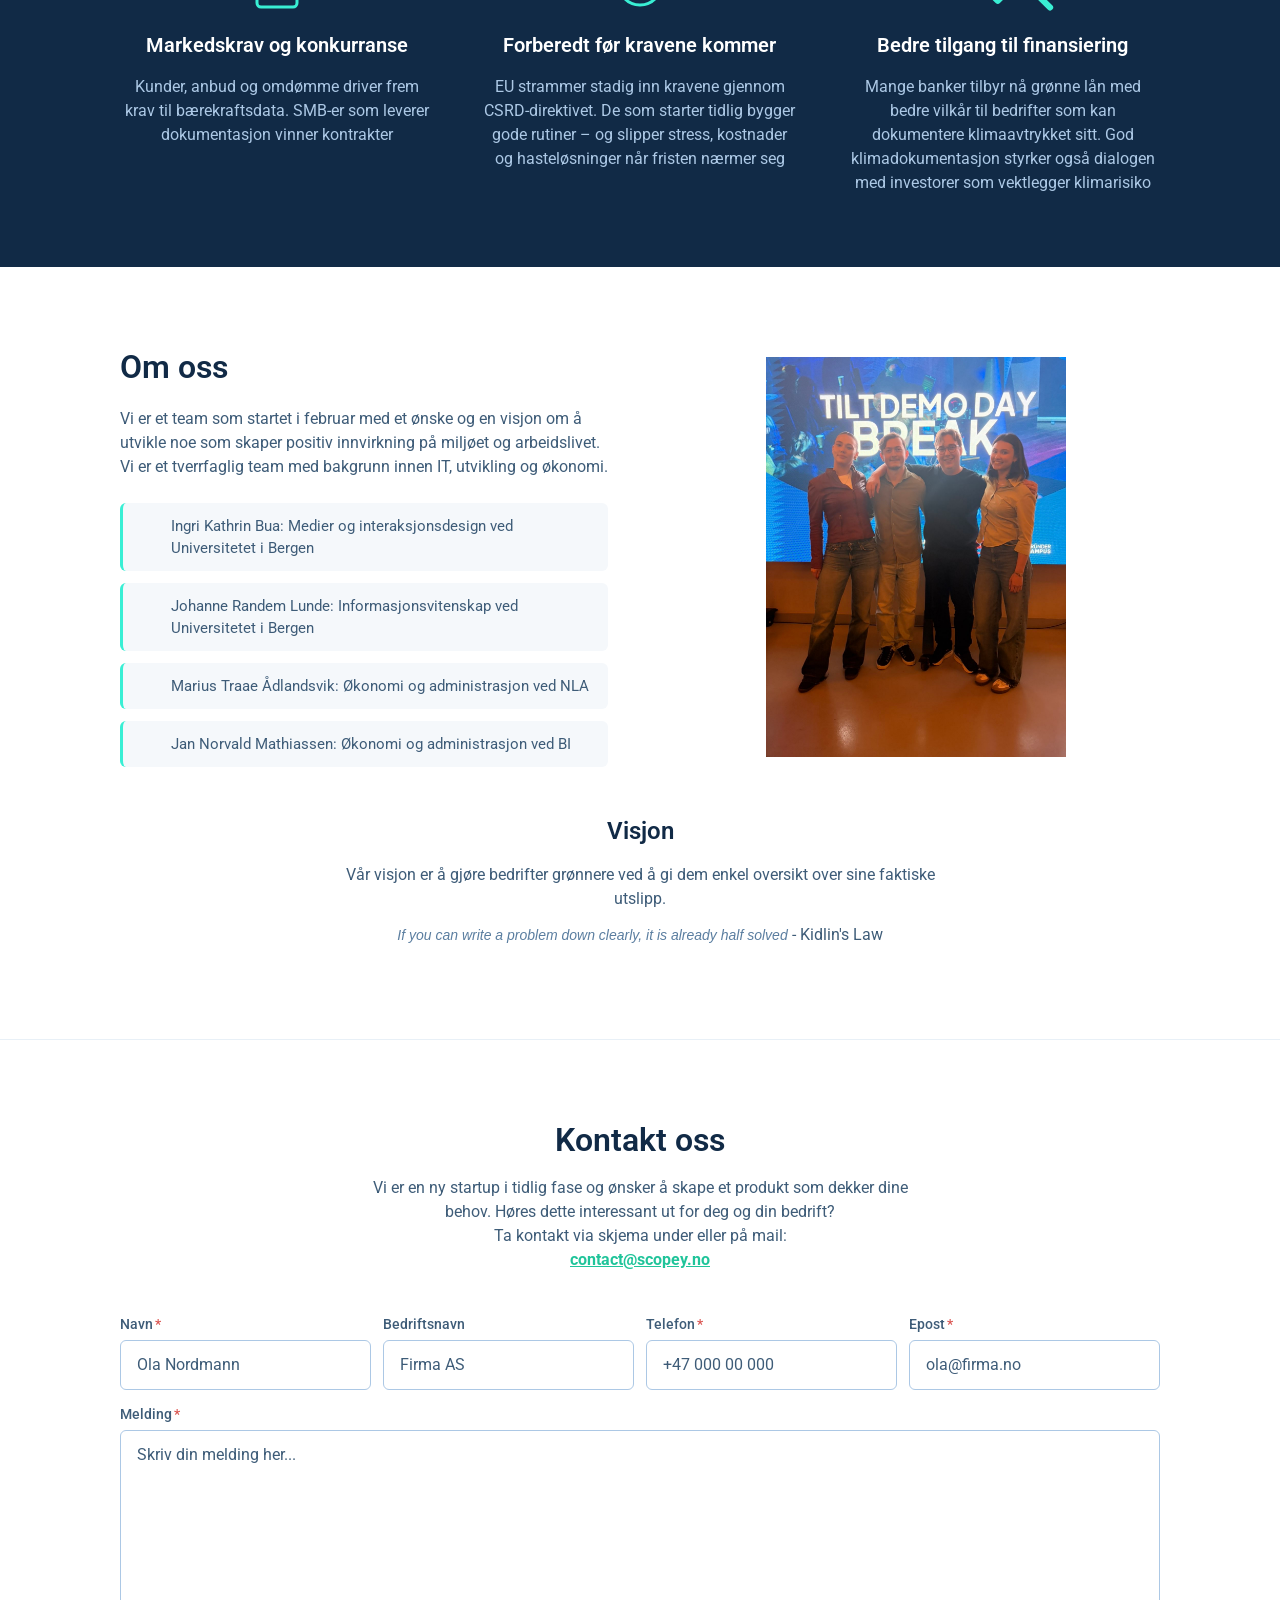
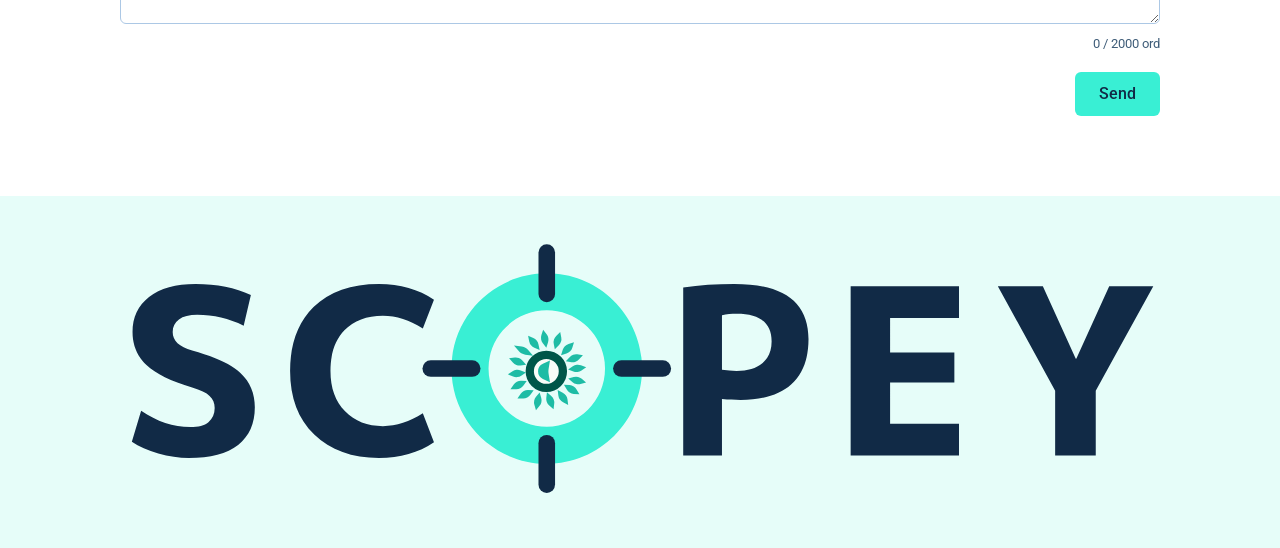
==== commit ab3529f1: "dark mode" ====
--- a/index.html
+++ b/index.html
@@ -4,6 +4,17 @@
   <meta charset="UTF-8" />
   <meta name="viewport" content="width=device-width, initial-scale=1.0" />
   <title>Scopey – Klimadokumentasjon for SMB</title>
+  <script>
+    (function () {
+      try {
+        var saved = localStorage.getItem('scopey-theme');
+        var theme = saved || (window.matchMedia('(prefers-color-scheme: dark)').matches ? 'dark' : 'light');
+        document.documentElement.setAttribute('data-theme', theme);
+      } catch (e) {
+        // localStorage blokkert (privat modus e.l.) — fall tilbake til lys, ingen krasj.
+      }
+    })();
+  </script>
   <link href="https://fonts.googleapis.com/css2?family=Roboto:wght@400;500;600;700&display=swap" rel="stylesheet" />
   <link rel="stylesheet" href="scopey.css" />
 </head>
@@ -15,17 +26,29 @@
       <a href="#" class="logo">
         <img src="SCOPEY LOGO.svg">
       </a>
-      <button class="nav-toggle" aria-label="Åpne meny">
-        <span></span>
-        <span></span>
-        <span></span>
-      </button>
       <ul class="nav-links">
         <li><a href="#produkt">Produkt</a></li>
         <li><a href="#why">Hvorfor rapportere</a></li>
         <li><a href="#contact">Kontakt oss</a></li>
         <li><a href="#about">Om oss</a></li>
       </ul>
+      <div class="nav-actions">
+        <button id="theme-toggle" class="theme-toggle" type="button"
+                aria-label="Bytt mellom lys og mørk modus" aria-pressed="false">
+          <svg class="icon-sun" width="18" height="18" viewBox="0 0 24 24" fill="none" stroke="currentColor" stroke-width="2" stroke-linecap="round">
+            <circle cx="12" cy="12" r="4"/>
+            <path d="M12 2v2M12 20v2M4.9 4.9l1.4 1.4M17.7 17.7l1.4 1.4M2 12h2M20 12h2M4.9 19.1l1.4-1.4M17.7 6.3l1.4-1.4"/>
+          </svg>
+          <svg class="icon-moon" width="18" height="18" viewBox="0 0 24 24" fill="none" stroke="currentColor" stroke-width="2" stroke-linecap="round" stroke-linejoin="round">
+            <path d="M21 12.8A9 9 0 1 1 11.2 3a7 7 0 0 0 9.8 9.8Z"/>
+          </svg>
+        </button>
+        <button class="nav-toggle" aria-label="Åpne meny">
+          <span></span>
+          <span></span>
+          <span></span>
+        </button>
+      </div>
     </div>
   </nav>
 
--- a/scopey.css
+++ b/scopey.css
@@ -50,9 +50,94 @@
   --border-hover-light: #bdd3e5;
   --border-hover-brand: #0a3d30;
 
+  /* Surfaces (theme-aware) */
+  --bg-canvas: #ffffff;
+  --bg-nav: var(--brand-50);
+  --bg-surface: #ffffff;
+  --bg-surface-raised: var(--neutral-50);
+  --bg-surface-hover: var(--neutral-100);
+  --bg-overlay: rgba(17, 42, 70, .4);
+
+  /* Text (theme-aware) */
+  --text-muted:     var(--neutral-500);
+  --text-disabled:  var(--neutral-300);
+  --text-on-brand:  var(--neutral-900);
+
+  /* Borders (theme-aware) */
+  --border-subtle: var(--neutral-100);
+  --border-strong: var(--neutral-300);
+  --border-focus:  var(--brand-300);
+
+  /* Status backgrounds */
+  --error-bg:   #fdf0f0;
+  --success-bg: rgba(76, 206, 76, .12);
+  --warning-bg: rgba(212, 184, 74, .12);
+  --info:       var(--accent-400);
+  --info-bg:    rgba(143, 180, 217, .12);
+
   /* Layout */
   --max-width: 1120px;
   --nav-height: 90px;
+}
+
+/* ─── Dark Mode ──────────────────────────────────── */
+:root[data-theme="dark"] {
+  /* surfaces */
+  --bg-canvas: #0A1826;
+  --bg-nav: var(--bg-surface-raised);
+  --bg-surface: #112A46;             /* == old --neutral-900 */
+  --bg-surface-raised: #16324F;
+  --bg-surface-hover: #1E3D5C;       /* == old --neutral-700 */
+  --bg-overlay: rgba(5, 13, 22, .72);
+
+  /* text */
+  --text-primary: #FFFFFF;
+  --text-secondary: var(--accent-300);   /* unchanged */
+  --text-muted: var(--accent-500);
+  --text-disabled: var(--neutral-500);
+  --text-on-brand: var(--brand-900);
+
+  /* borders */
+  --border-subtle: var(--bg-surface-raised);
+  --border-default: var(--neutral-400);
+  --border-strong: var(--neutral-300);
+  --border-brand: var(--brand-400);
+  --border-focus: var(--brand-300);
+
+  /* status */
+  --error: #F1857F;   --error-bg: rgba(241, 133, 127, .14);
+  --success: #6FDD79; --success-bg: rgba(111, 221, 121, .14);
+  --warning: #E9CD7A; --warning-bg: rgba(233, 205, 122, .14);
+  --info: var(--accent-400); --info-bg: rgba(143, 180, 217, .14);
+}
+
+/* ─── Theme Toggle ───────────────────────────────── */
+.theme-toggle {
+  display: inline-flex;
+  align-items: center;
+  justify-content: center;
+  width: 40px;
+  height: 40px;
+  border-radius: 999px;
+  border: 1.5px solid var(--border-default);
+  background: transparent;
+  color: var(--text-primary);
+  cursor: pointer;
+  transition: border-color .15s ease, color .15s ease;
+}
+.theme-toggle:hover { border-color: var(--neutral-400); }
+.theme-toggle:focus-visible { outline: 2px solid var(--brand-300); outline-offset: 2px; }
+
+/* Only one icon shows at a time, based on the CURRENT theme. */
+.theme-toggle .icon-moon { display: none; }
+:root[data-theme="dark"] .theme-toggle .icon-sun { display: none; }
+:root[data-theme="dark"] .theme-toggle .icon-moon { display: inline-flex; }
+
+/* The logo mark is a static asset painted in --neutral-900; on the darkened
+   nav/footer surfaces that navy fill disappears, so recolor it to white. */
+:root[data-theme="dark"] .logo img,
+:root[data-theme="dark"] footer svg {
+  filter: brightness(0) invert(1);
 }
 
 /* ─── Reset & Base ──────────────────────────────── */
@@ -66,7 +151,8 @@
   font-weight: 400;
   line-height: 24px;
   color: var(--text-primary);
-  background: #fff;
+  background: var(--bg-canvas);
+  transition: background-color .2s ease, color .2s ease;
 }
 
 img { display: block; max-width: 100%; }
@@ -77,19 +163,19 @@
   font-size: 56px;
   font-weight: 600;
   line-height: 64px;
-  color: var(--neutral-900);
+  color: var(--text-primary);
 }
 h2 {
   font-size: 32px;
   font-weight: 600;
   line-height: 40px;
-  color: var(--neutral-900);
+  color: var(--text-primary);
 }
 h3 {
   font-size: 24px;
   font-weight: 600;
   line-height: 32px;
-  color: var(--neutral-900);
+  color: var(--text-primary);
 }
 .body-text {
   font-size: 16px;
@@ -141,8 +227,9 @@
   position: sticky;
   top: 0;
   z-index: 100;
-  background: var(--brand-50);
+  background: var(--bg-nav);
   height: var(--nav-height);
+  transition: background-color .2s ease;
 }
 .nav-inner {
   display: flex;
@@ -170,7 +257,13 @@
   line-height: 24px;
   transition: color 0.2s;
 }
-.nav-links a:hover { color: var(--neutral-700); }
+.nav-links a:hover { color: var(--brand-400); }
+
+.nav-actions {
+  display: flex;
+  align-items: center;
+  gap: 12px;
+}
 
 /* ─── HERO ──────────────────────────────────────── */
 .hero {
@@ -197,7 +290,7 @@
   gap: 48px;
 }
 .hero-text h1 { margin-bottom: 20px; }
-.hero-text p  { margin-bottom: 32px; color: var(--neutral-900); max-width: 400px; }
+.hero-text p  { margin-bottom: 32px; color: var(--text-primary); max-width: 400px; }
 
 
 .img-about-us {
@@ -222,7 +315,7 @@
   margin: 0 auto 48px;
 }
 .steps-header    { margin-bottom: 8px; }
-.steps-subheader { color: var(--neutral-500); margin-bottom: 40px; }
+.steps-subheader { color: var(--text-muted); margin-bottom: 40px; }
 
 .steps-grid {
   display: grid;
@@ -231,13 +324,14 @@
   gap: 0;
 }
 .step-card {
-  background: #fff;
+  background: var(--bg-surface);
   border: 1px solid var(--border-light);
   border-radius: 12px;
   padding: 28px 24px;
   text-align: left;
   display: flex;
   flex-direction: column;
+  transition: background-color .2s ease;
 }
 .step-number {
   font-size: 32px;
@@ -247,7 +341,7 @@
   margin-bottom: 12px;
 }
 .step-card h3 { margin-bottom: 8px; font-size: 20px; line-height: 28px; }
-.step-card p  { color: var(--neutral-500); font-size: 15px; line-height: 22px; flex: 1; }
+.step-card p  { color: var(--text-muted); font-size: 15px; line-height: 22px; flex: 1; }
 
 .step-arrow {
   display: flex;
@@ -296,7 +390,7 @@
 }
 
 .why-item p {
-  color: #fff;
+  color: var(--text-secondary);
   font-size: 16px;
   line-height: 24px;
 }
@@ -313,12 +407,12 @@
 
 .about-text ul li {
   padding: 12px 16px 12px 48px;
-  background: var(--neutral-50);
+  background: var(--bg-surface-raised);
   border-left: 3px solid var(--brand-300);
   border-radius: 6px;
   font-size: 15px;
   line-height: 22px;
-  color: var(--neutral-700);
+  color: var(--text-muted);
   position: relative;
 }
 
@@ -330,7 +424,7 @@
   align-items: center;
 }
 .about-text h2 { margin-bottom: 20px; }
-.about-text p  { margin-bottom: 24px; color: var(--neutral-700); }
+.about-text p  { margin-bottom: 24px; color: var(--text-muted); }
 .about-text h3 { margin-bottom: 12px; }
 
 .vision-center {
@@ -345,7 +439,7 @@
 }
 
 .vision-center p {
-  color: var(--neutral-700);
+  color: var(--text-muted);
   margin-bottom: 12px;
 }
 
@@ -357,7 +451,7 @@
 /* ─── CONTACT SECTION ───────────────────────────── */
 
 .email-link {
-  color: var(--brand-700);
+  color: var(--brand-400);
   text-decoration: underline;
   transition: color 0.2s;
 }
@@ -373,12 +467,12 @@
 .section-contact > .container > .body-text {
   max-width: 560px;
   margin: 0 auto 40px;
-  color: var(--neutral-700);
+  color: var(--text-muted);
 }
 
 /* Form */
 .form-group   { display: flex; flex-direction: column; gap: 4px; }
-.form-label   { font-size: 14px; font-weight: 500; color: var(--neutral-700); text-align: left; }
+.form-label   { font-size: 14px; font-weight: 500; color: var(--text-muted); text-align: left; }
 .form-label .required { color: var(--error); margin-left: 2px; }
 
 .field-error {
@@ -399,13 +493,13 @@
   font-weight: 400;
   line-height: 24px;
   color: var(--text-primary);
-  background: #fff;
+  background: var(--bg-surface);
   outline: none;
-  transition: border-color 0.2s;
-}
-.form-field::placeholder { color: var(--neutral-400); }
-.form-field:focus         { border-color: var(--brand-300); }
-.form-field.invalid       { border-color: var(--error) !important; background: #fff8f8; }
+  transition: border-color 0.2s, background-color .2s ease;
+}
+.form-field::placeholder { color: var(--text-muted); }
+.form-field:focus         { border-color: var(--border-focus); }
+.form-field.invalid       { border-color: var(--error) !important; background: var(--error-bg); }
 .form-field.valid         { border-color: var(--brand-400); }
 
 textarea.form-field {
@@ -422,7 +516,7 @@
 
 .word-counter {
   font-size: 13px;
-  color: var(--neutral-400);
+  color: var(--text-muted);
   text-align: right;
   margin-top: 4px;
 }
@@ -433,7 +527,7 @@
 /* Feedback messages */
 .msg-success {
   display: none;
-  background: var(--brand-50);
+  background: var(--success-bg);
   border: 1px solid var(--brand-300);
   border-radius: 8px;
   padding: 24px;
@@ -441,16 +535,16 @@
   margin-bottom: 24px;
 }
 .msg-success p:first-child {
-  color: var(--neutral-900);
+  color: var(--text-primary);
   font-size: 18px;
   font-weight: 600;
   margin-bottom: 8px;
 }
-.msg-success p:last-child { color: var(--neutral-700); }
+.msg-success p:last-child { color: var(--text-muted); }
 
 .msg-error {
   display: none;
-  background: #fdf0f0;
+  background: var(--error-bg);
   border: 1px solid var(--error);
   border-radius: 8px;
   padding: 16px;
@@ -460,12 +554,13 @@
 .msg-error p { color: var(--error); }
 
 /* ─── DIVIDER ───────────────────────────────────── */
-.section-divider { width: 100%; height: 1px; background: var(--neutral-100); }
+.section-divider { width: 100%; height: 1px; background: var(--border-subtle); }
 
 /* ─── FOOTER ────────────────────────────────────── */
 footer {
-  background: var(--brand-50);
+  background: var(--bg-nav);
   padding: 40px;
+  transition: background-color .2s ease;
 }
 
 footer img {
@@ -489,7 +584,7 @@
   display: block;
   width: 24px;
   height: 2px;
-  background: var(--neutral-900);
+  background: var(--text-primary);
   border-radius: 2px;
   transition: all 0.3s;
 }
@@ -507,7 +602,7 @@
     top: var(--nav-height);
     left: 0;
     right: 0;
-    background: var(--brand-50);
+    background: var(--bg-nav);
     flex-direction: column;
     align-items: flex-start;
     gap: 0;
@@ -519,7 +614,7 @@
   .nav-links a {
     display: block;
     padding: 14px 40px;
-    border-bottom: 1px solid var(--neutral-100);
+    border-bottom: 1px solid var(--border-subtle);
   }
   .nav-links li:last-child a { border-bottom: none; }
 
